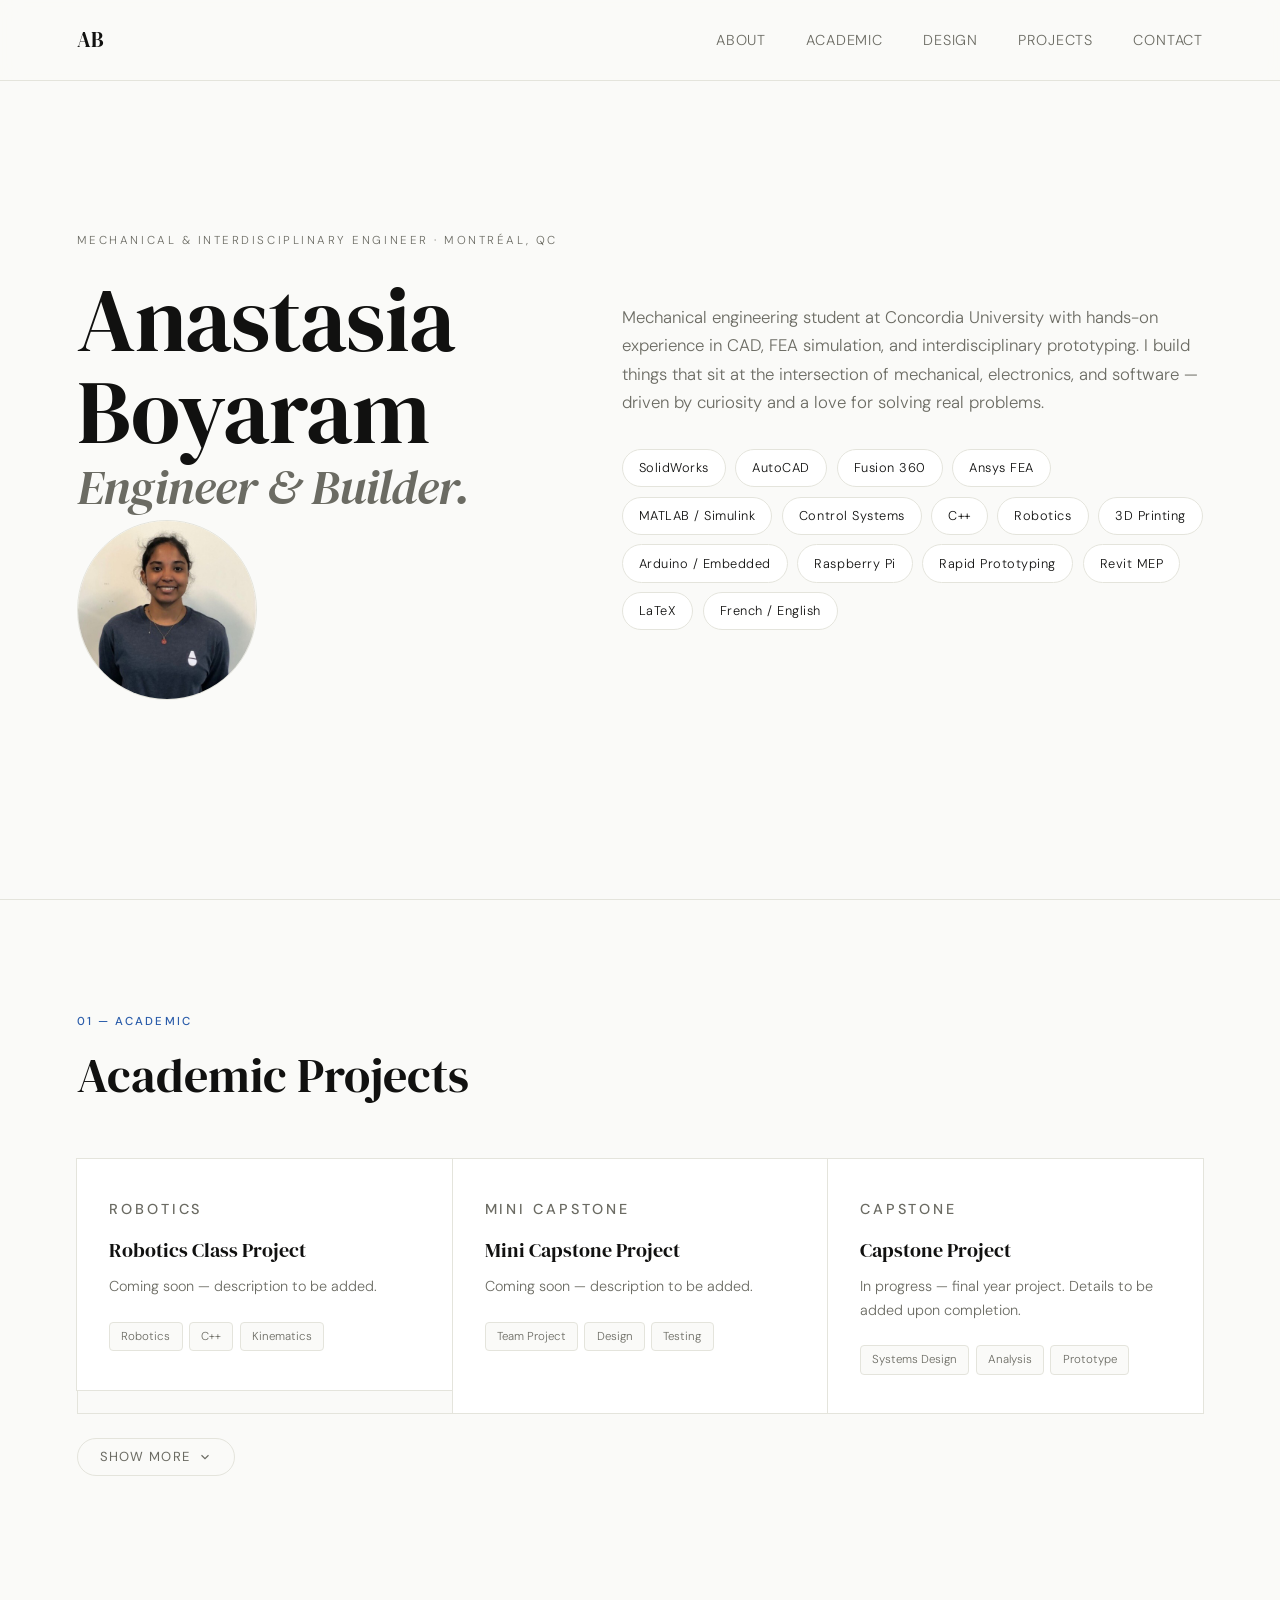
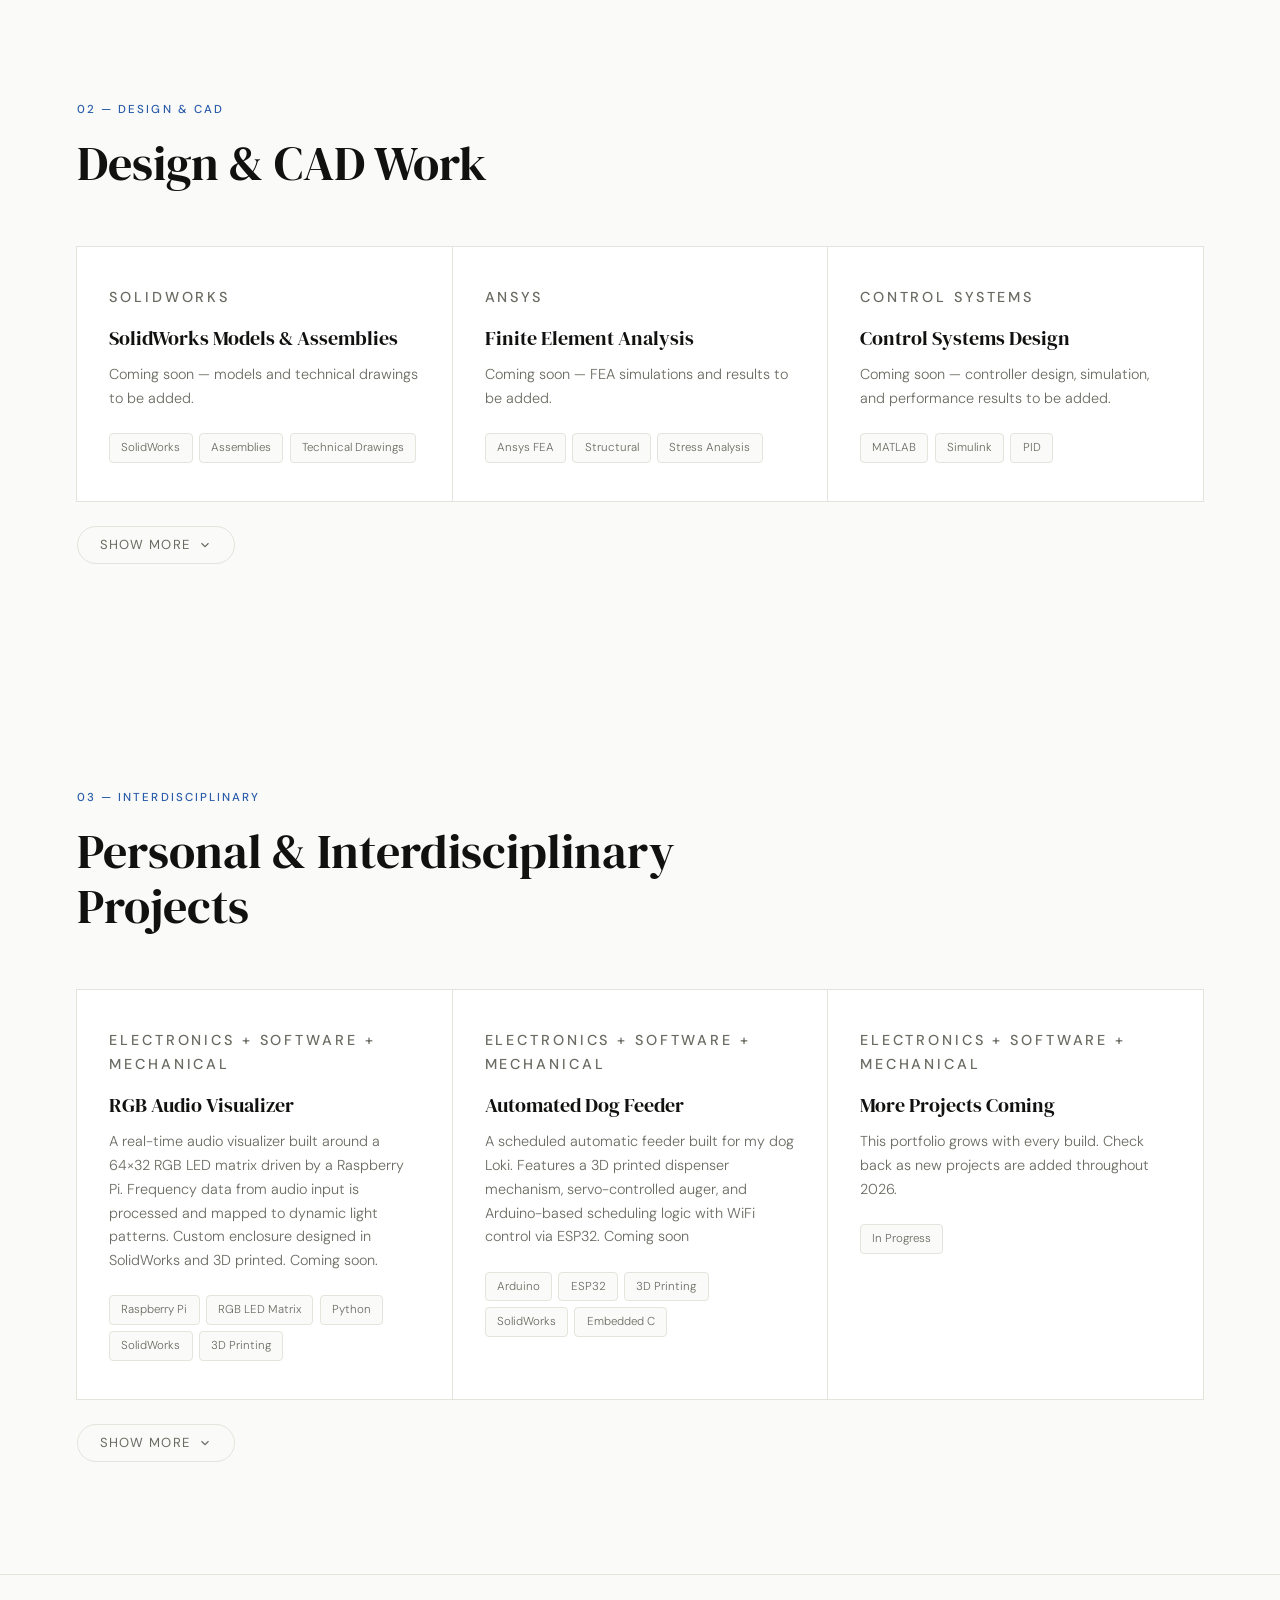
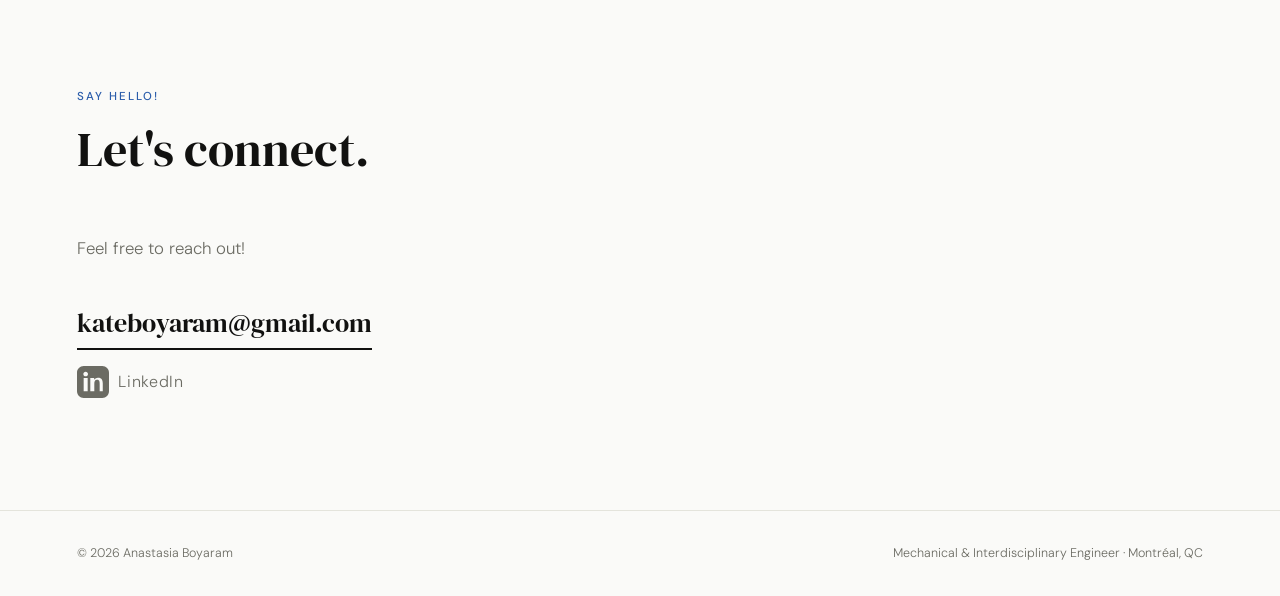
==== index.html @ 699fc608 "initial portfolio setup" ====
<!DOCTYPE html>
<html lang="en">
<head>
  <meta charset="UTF-8" />
  <meta name="viewport" content="width=device-width, initial-scale=1.0"/>
  <title>Anastasia Boyaram – Mechanical Engineer</title>
  <link href="https://fonts.googleapis.com/css2?family=DM+Serif+Display:ital@0;1&family=DM+Sans:wght@300;400;500&display=swap" rel="stylesheet"/>
  <style>
    *, *::before, *::after { box-sizing: border-box; margin: 0; padding: 0; }

    :root {
      --bg: #fafaf8;
      --ink: #111110;
      --mid: #6b6b63;
      --accent: #2a5caa;
      --border: #e4e4dc;
      --card-bg: #ffffff;
    }

    html { scroll-behavior: smooth; }

    body {
      background: var(--bg);
      color: var(--ink);
      font-family: 'DM Sans', sans-serif;
      font-weight: 300;
      line-height: 1.7;
    }

    /* ── NAV ── */
    nav {
      position: fixed; top: 0; left: 0; right: 0;
      z-index: 100;
      display: flex; justify-content: space-between; align-items: center;
      padding: 1.4rem 6vw;
      background: rgba(250,250,248,0.88);
      backdrop-filter: blur(10px);
      border-bottom: 1px solid var(--border);
    }
    .nav-name {
      font-family: 'DM Serif Display', serif;
      font-size: 1.3rem;
      letter-spacing: 0.01em;
    }
    .nav-links { display: flex; gap: 2.5rem; list-style: none; }
    .nav-links a {
      text-decoration: none;
      font-size: 0.9rem;
      letter-spacing: 0.06em;
      text-transform: uppercase;
      color: var(--mid);
      transition: color 0.2s;
    }
    .nav-links a:hover { color: var(--ink); }

    /* ── SECTIONS ── */
    section { padding: 7rem 6vw; }
    .section-label {
      font-size: 0.72rem;
      letter-spacing: 0.18em;
      text-transform: uppercase;
      color: var(--accent);
      font-weight: 500;
      margin-bottom: 1rem;
    }
    h2.section-title {
      font-family: 'DM Serif Display', serif;
      font-size: clamp(2rem, 4vw, 3rem);
      font-weight: 400;
      line-height: 1.15;
      max-width: 600px;
      margin-bottom: 3.5rem;
    }

    /* ── HERO ── */
    #hero {
      min-height: 100vh;
      display: flex;
      align-items: center;
      padding-top: 6rem;
      padding-bottom: 4rem;
      border-bottom: 1px solid var(--border);
      }
    .hero-inner {
      display: flex;
      gap: 4rem;
      align-items: flex-start;
      width: 100%;
    }
    .hero-left {
      display: flex;
      flex-direction: column;
      align-items: flex-start;
      flex-shrink: 0;
    }
    .hero-right {
      flex: 1;
      display: flex;
      flex-direction: column;
      justify-content: flex-start;
      padding-top: 4.5rem;
    }
    .hero-eyebrow {
      font-size: 0.72rem;
      letter-spacing: 0.22em;
      text-transform: uppercase;
      color: var(--mid);
      margin-bottom: 1.5rem;
      opacity: 0; animation: fadeUp 0.8s 0.2s forwards;
    }
    h1.hero-name {
      font-family: 'DM Serif Display', serif;
      font-size: clamp(3rem, 7vw, 6rem);
      font-weight: 400;
      line-height: 1.02;
      letter-spacing: -0.01em;
      opacity: 0; animation: fadeUp 0.9s 0.35s forwards;
    }
    h1.hero-name em {
      font-style: italic;
      color: var(--mid);
      font-size: 0.55em;
      display: block;
      margin-top: 0.3rem;
    }
    .hero-photo {
      width: 180px;
      height: 180px;
      border-radius: 50%;
      overflow: hidden;
      border: 1px solid var(--border);
      margin-top: 0.5rem;
      opacity: 0; animation: fadeUp 0.9s 0.5s forwards;
    }
    
    .hero-photo img {
      width: 100%;
      height: 100%;
      object-fit: cover;
    }
    .hero-bio {
      font-size: 1.05rem;
      color: var(--mid);
      line-height: 1.7;
      margin-bottom: 2rem;
      opacity: 0; animation: fadeUp 0.9s 0.5s forwards;
    }
    .skills-row {
      display: flex; flex-wrap: wrap; gap: 0.6rem;
      opacity: 0; animation: fadeUp 0.9s 0.65s forwards;
    }
    .skill-tag {
      padding: 0.45rem 1rem;
      border: 1px solid var(--border);
      border-radius: 100px;
      font-size: 0.8rem;
      letter-spacing: 0.04em;
      color: var(--ink);
      background: var(--card-bg);
      transition: border-color 0.2s, background 0.2s;
    }
    .skill-tag:hover { border-color: var(--accent); background: #f0f4fb; }

    /* ── PROJECT CARDS ── */
    .cards-grid {
      display: grid;
      grid-template-columns: repeat(auto-fill, minmax(300px, 1fr));
      gap: 1.5px;
      border: 1.5px solid var(--border);
    }
    .cards-grid a {
      text-decoration: none;
      color: inherit;
      display: block;
    }
    .card {
      background: var(--card-bg);
      padding: 2.4rem 2rem;
      border: 1.5px solid var(--border);
      margin: -1.5px;
      transition: background 0.2s;
      cursor: default;
    }
    .card:hover { background: #f4f4f0; }
    .card-cat {
      font-size: 0.68rem;
      letter-spacing: 0.2em;
      text-transform: uppercase;
      color: var(--accent);
      font-weight: 500;
      margin-bottom: 1rem;
    }
    .card h3 {
      font-family: 'DM Serif Display', serif;
      font-size: 1.25rem;
      font-weight: 400;
      margin-bottom: 0.75rem;
      line-height: 1.3;
    }
    .card p {
      font-size: 0.9rem;
      color: var(--mid);
      line-height: 1.65;
    }
    .card-tags {
      display: flex; flex-wrap: wrap; gap: 0.4rem;
      margin-top: 1.4rem;
    }
    .card-tag {
      font-size: 0.72rem;
      padding: 0.25rem 0.7rem;
      background: var(--bg);
      border: 1px solid var(--border);
      border-radius: 4px;
      color: var(--mid);
    }

    /* ── CONTACT ── */
    #contact { border-top: 1px solid var(--border); }
    .contact-inner { max-width: 560px; }
    .contact-inner p {
      font-size: 1.05rem;
      color: var(--mid);
      margin-bottom: 2.5rem;
    }
    .contact-links {
      display: flex;
      flex-direction: column;
      gap: 1rem;
    }
    .contact-link {
      display: inline-block;
      font-family: 'DM Serif Display', serif;
      font-size: 1.6rem;
      color: var(--ink);
      text-decoration: none;
      border-bottom: 2px solid var(--ink);
      padding-bottom: 2px;
      width: fit-content;
      transition: color 0.2s, border-color 0.2s;
    }
    .contact-link:hover { color: var(--accent); border-color: var(--accent); 
    }
    .contact-link-icon {
      display: inline-flex;
      align-items: center;
      gap: 0.6rem;
      font-size: 1rem;
      letter-spacing: 0.04em;
      color: var(--mid);
      text-decoration: none;
      transition: color 0.2s;
    }
    .contact-link-icon:hover { color: var(--accent); }

    /* --- Show More Button ---*/
    .show-more-btn {
      display: flex;
      align-items: center;
      gap: 0.5rem;
      margin-top: 1.5rem;
      background: none;
      border: 1px solid var(--border);
      padding: 0.6rem 1.4rem;
      border-radius: 100px;
      font-family: 'DM Sans', sans-serif;
      font-size: 0.82rem;
      letter-spacing: 0.08em;
      text-transform: uppercase;
      color: var(--mid);
      cursor: pointer;
      transition: all 0.2s;
    }
    .show-more-btn:hover {
      border-color: var(--accent);
      color: var(--accent);
    }
    .show-more-btn svg {
      transition: transform 0.3s;
    }
    .show-more-btn.open svg {
      transform: rotate(180deg);
    }
    .hidden-cards {
      display: none;
      grid-template-columns: repeat(auto-fill, minmax(300px, 1fr));
      gap: 1.5px;
      margin-top: 1.5px;
    }
    .hidden-cards.visible {
      display: grid;
    }

    /* ── FOOTER ── */
    footer {
      padding: 2rem 6vw;
      border-top: 1px solid var(--border);
      display: flex; justify-content: space-between; align-items: center;
      font-size: 0.78rem;
      color: var(--mid);
    }

    /* ── ANIMATIONS ── */
    @keyframes fadeUp {
      from { opacity: 0; transform: translateY(22px); }
      to   { opacity: 1; transform: translateY(0); }
    }

    /* ── RESPONSIVE ── */
    @media (max-width: 900px) {
      .hero-inner {
        flex-direction: column;
        gap: 2rem;
      }
      .hero-right {
        padding-top: 0;
      }
      .hero-photo {
        width: 140px;
        height: 140px;
      }
      h1.hero-name {
        font-size: clamp(2.5rem, 8vw, 5rem);
      }
    }
    @media (max-width: 640px) {
      nav { padding: 1.2rem 5vw; }
      .nav-links { gap: 1.5rem; }
      section { padding: 5rem 5vw; }
      .cards-grid { grid-template-columns: 1fr; }
    }
  </style>
</head>
<body>

<!-- NAV -->
<nav>
  <span class="nav-name">AB</span>
  <ul class="nav-links">
    <li><a href="#hero">About</a></li>
    <li><a href="#academic">Academic</a></li>
    <li><a href="#cad">Design</a></li>
    <li><a href="#interdisciplinary">Projects</a></li>
    <li><a href="#contact">Contact</a></li>
  </ul>
</nav>

<!-- HERO -->
<section id="hero">
  <div class="hero-inner">
    <div class="hero-left">
      <p class="hero-eyebrow">Mechanical &amp; Interdisciplinary Engineer · Montréal, QC</p>
      <h1 class="hero-name">
        Anastasia<br>Boyaram<br>
        <em>Engineer &amp; Builder.</em>
      </h1>
      <div class="hero-photo">
        <img src="photo.jpg" alt="Anastasia Boyaram" />
      </div>
    </div>
    <div class="hero-right">
      <p class="hero-bio">
        Mechanical engineering student at Concordia University with hands-on experience in CAD, FEA simulation, and interdisciplinary prototyping. 
        I build things that sit at the intersection of mechanical, electronics, and software — driven by curiosity and a love for solving real problems.
      </p>
      <div class="skills-row">
        <span class="skill-tag">SolidWorks</span>
        <span class="skill-tag">AutoCAD</span>
        <span class="skill-tag">Fusion 360</span>
        <span class="skill-tag">Ansys FEA</span>
        <span class="skill-tag">MATLAB / Simulink</span>
        <span class="skill-tag">Control Systems</span>
        <span class="skill-tag">C++</span>
        <span class="skill-tag">Robotics</span>
        <span class="skill-tag">3D Printing</span>
        <span class="skill-tag">Arduino / Embedded</span>
        <span class="skill-tag">Raspberry Pi</span>
        <span class="skill-tag">Rapid Prototyping</span>
        <span class="skill-tag">Revit MEP</span>
        <span class="skill-tag">LaTeX</span>
        <span class="skill-tag">French / English</span>
      </div>
    </div>
  </div>
</section>

<!-- ACADEMIC PROJECTS -->
<section id="academic">
  <p class="section-label">01 — Academic</p>
  <h2 class="section-title">Academic Projects</h2>
  <div class="cards-grid">

    <a href="projects/robotics.html">
    <div class="card">
      <p class="card-cat">Robotics</p>
      <h3>Robotics Class Project</h3>
      <p>Coming soon — description to be added.</p>
      <div class="card-tags">
        <span class="card-tag">Robotics</span>
        <span class="card-tag">C++</span>
        <span class="card-tag">Kinematics</span>
      </div>
    </div>
    </a>
    
    <div class="card">
      <p class="card-cat">Mini Capstone</p>
      <h3>Mini Capstone Project</h3>
      <p>Coming soon — description to be added.</p>
      <div class="card-tags">
        <span class="card-tag">Team Project</span>
        <span class="card-tag">Design</span>
        <span class="card-tag">Testing</span>
      </div>
    </div>

    <div class="card">
      <p class="card-cat">Capstone</p>
      <h3>Capstone Project</h3>
      <p>In progress — final year project. Details to be added upon completion.</p>
      <div class="card-tags">
        <span class="card-tag">Systems Design</span>
        <span class="card-tag">Analysis</span>
        <span class="card-tag">Prototype</span>
      </div>
    </div>

  </div>
  <button class="show-more-btn" data-target="aca-more">
  <span class="btn-text">Show More</span>
  <svg width="14" height="14" viewBox="0 0 24 24" fill="none" stroke="currentColor" stroke-width="2">
    <polyline points="6 9 12 15 18 9"></polyline>
  </svg>
</button>

<div class="hidden-cards" id="aca-more">
  <div class="card">
    <p class="card-cat">Your Category</p>
    <h3>Project Title</h3>
    <p>Description here.</p>
    <div class="card-tags">
      <span class="card-tag">Tag</span>
    </div>
  </div>
</div>
</section>

<!-- CAD / DESIGN -->
<section id="cad">
  <p class="section-label">02 — Design &amp; CAD</p>
  <h2 class="section-title">Design &amp; CAD Work</h2>
  <div class="cards-grid">

    <div class="card">
      <p class="card-cat">SolidWorks</p>
      <h3>SolidWorks Models &amp; Assemblies</h3>
      <p>Coming soon — models and technical drawings to be added.</p>
      <div class="card-tags">
        <span class="card-tag">SolidWorks</span>
        <span class="card-tag">Assemblies</span>
        <span class="card-tag">Technical Drawings</span>
      </div>
    </div>

    <div class="card">
      <p class="card-cat">Ansys</p>
      <h3>Finite Element Analysis</h3>
      <p>Coming soon — FEA simulations and results to be added.</p>
      <div class="card-tags">
        <span class="card-tag">Ansys FEA</span>
        <span class="card-tag">Structural</span>
        <span class="card-tag">Stress Analysis</span>
      </div>
    </div>

    <div class="card">
      <p class="card-cat">Control Systems</p>
      <h3>Control Systems Design</h3>
      <p>Coming soon — controller design, simulation, and performance results to be added.</p>
      <div class="card-tags">
        <span class="card-tag">MATLAB</span>
        <span class="card-tag">Simulink</span>
        <span class="card-tag">PID</span>
      </div>
    </div>
  </div>
  <button class="show-more-btn" data-target="cad-more">
  <span class="btn-text">Show More</span>
  <svg width="14" height="14" viewBox="0 0 24 24" fill="none" stroke="currentColor" stroke-width="2">
    <polyline points="6 9 12 15 18 9"></polyline>
  </svg>
</button>

<div class="hidden-cards" id="cad-more">
  <div class="card">
    <p class="card-cat">Your Category</p>
    <h3>Project Title</h3>
    <p>Description here.</p>
    <div class="card-tags">
      <span class="card-tag">Tag</span>
    </div>
  </div>
</div>
</section>

<!-- INTERDISCIPLINARY -->
<section id="interdisciplinary">
  <p class="section-label">03 — Interdisciplinary</p>
  <h2 class="section-title">Personal &amp; Interdisciplinary Projects</h2>
  <div class="cards-grid">

    <div class="card">
      <p class="card-cat">Electronics + Software + Mechanical</p>
      <h3>RGB Audio Visualizer</h3>
      <p>A real-time audio visualizer built around a 64×32 RGB LED matrix driven by a Raspberry Pi. Frequency data from audio input is processed and mapped to dynamic light patterns. Custom enclosure designed in SolidWorks and 3D printed. Coming soon.</p>
      <div class="card-tags">
        <span class="card-tag">Raspberry Pi</span>
        <span class="card-tag">RGB LED Matrix</span>
        <span class="card-tag">Python</span>
        <span class="card-tag">SolidWorks</span>
        <span class="card-tag">3D Printing</span>
      </div>
    </div>

    <div class="card">
      <p class="card-cat">Electronics + Software + Mechanical</p>
      <h3>Automated Dog Feeder</h3>
      <p>A scheduled automatic feeder built for my dog Loki. Features a 3D printed dispenser mechanism, servo-controlled auger, and Arduino-based scheduling logic with WiFi control via ESP32. Coming soon</p>
      <div class="card-tags">
        <span class="card-tag">Arduino</span>
        <span class="card-tag">ESP32</span>
        <span class="card-tag">3D Printing</span>
        <span class="card-tag">SolidWorks</span>
        <span class="card-tag">Embedded C</span>
      </div>
    </div>

    <div class="card">
      <p class="card-cat">Electronics + Software + Mechanical</p>
      <h3>More Projects Coming</h3>
      <p>This portfolio grows with every build. Check back as new projects are added throughout 2026.</p>
      <div class="card-tags">
        <span class="card-tag">In Progress</span>
      </div>
    </div>

  </div>
  <button class="show-more-btn" data-target="inter-more">
  <span class="btn-text">Show More</span>
  <svg width="14" height="14" viewBox="0 0 24 24" fill="none" stroke="currentColor" stroke-width="2">
    <polyline points="6 9 12 15 18 9"></polyline>
  </svg>
</button>

<div class="hidden-cards" id="inter-more">
  <div class="card">
    <p class="card-cat">Your Category</p>
    <h3>Project Title</h3>
    <p>Description here.</p>
    <div class="card-tags">
      <span class="card-tag">Tag</span>
    </div>
  </div>
</div>
</section>

<!-- CONTACT -->
<section id="contact">
  <p class="section-label">Say Hello!</p>
  <div class="contact-inner">
    <h2 class="section-title">Let's connect.</h2>
    <p>Feel free to reach out!</p>
    <div class="contact-links">
      <a class="contact-link" href="mailto:kateboyaram@gmail.com">kateboyaram@gmail.com</a>
      <a class="contact-link-icon" href="https://linkedin.com/in/anastasiaboyaram" target="_blank">
        <svg xmlns="http://www.w3.org/2000/svg" width="32" height="32" viewBox="0 0 24 24" fill="currentColor">
          <path d="M19 0h-14c-2.761 0-5 2.239-5 5v14c0 2.761 2.239 5 5 5h14c2.762 0 5-2.239 5-5v-14c0-2.761-2.238-5-5-5zm-11 19h-3v-10h3v10zm-1.5-11.268c-.966 0-1.75-.784-1.75-1.75s.784-1.75 1.75-1.75 1.75.784 1.75 1.75-.784 1.75-1.75 1.75zm13.5 11.268h-3v-5.604c0-1.337-.027-3.063-1.867-3.063-1.869 0-2.154 1.459-2.154 2.967v5.7h-3v-10h2.879v1.367h.041c.401-.761 1.379-1.563 2.838-1.563 3.036 0 3.596 1.998 3.596 4.596v5.6z"/>
        </svg>
        LinkedIn
      </a>
    </div>
  </div>
</section>

<!-- FOOTER -->
<footer>
  <span>© 2026 Anastasia Boyaram</span>
  <span>Mechanical &amp; Interdisciplinary Engineer · Montréal, QC</span>
</footer>

<script>
  document.querySelectorAll('.show-more-btn').forEach(btn => {
    btn.addEventListener('click', () => {
      const targetId = btn.getAttribute('data-target');
      const hiddenCards = document.getElementById(targetId);
      hiddenCards.classList.toggle('visible');
      btn.classList.toggle('open');
      btn.querySelector('.btn-text').textContent = 
        btn.classList.contains('open') ? 'Show Less' : 'Show More';
    });
  });
</script>

</body>
</html>
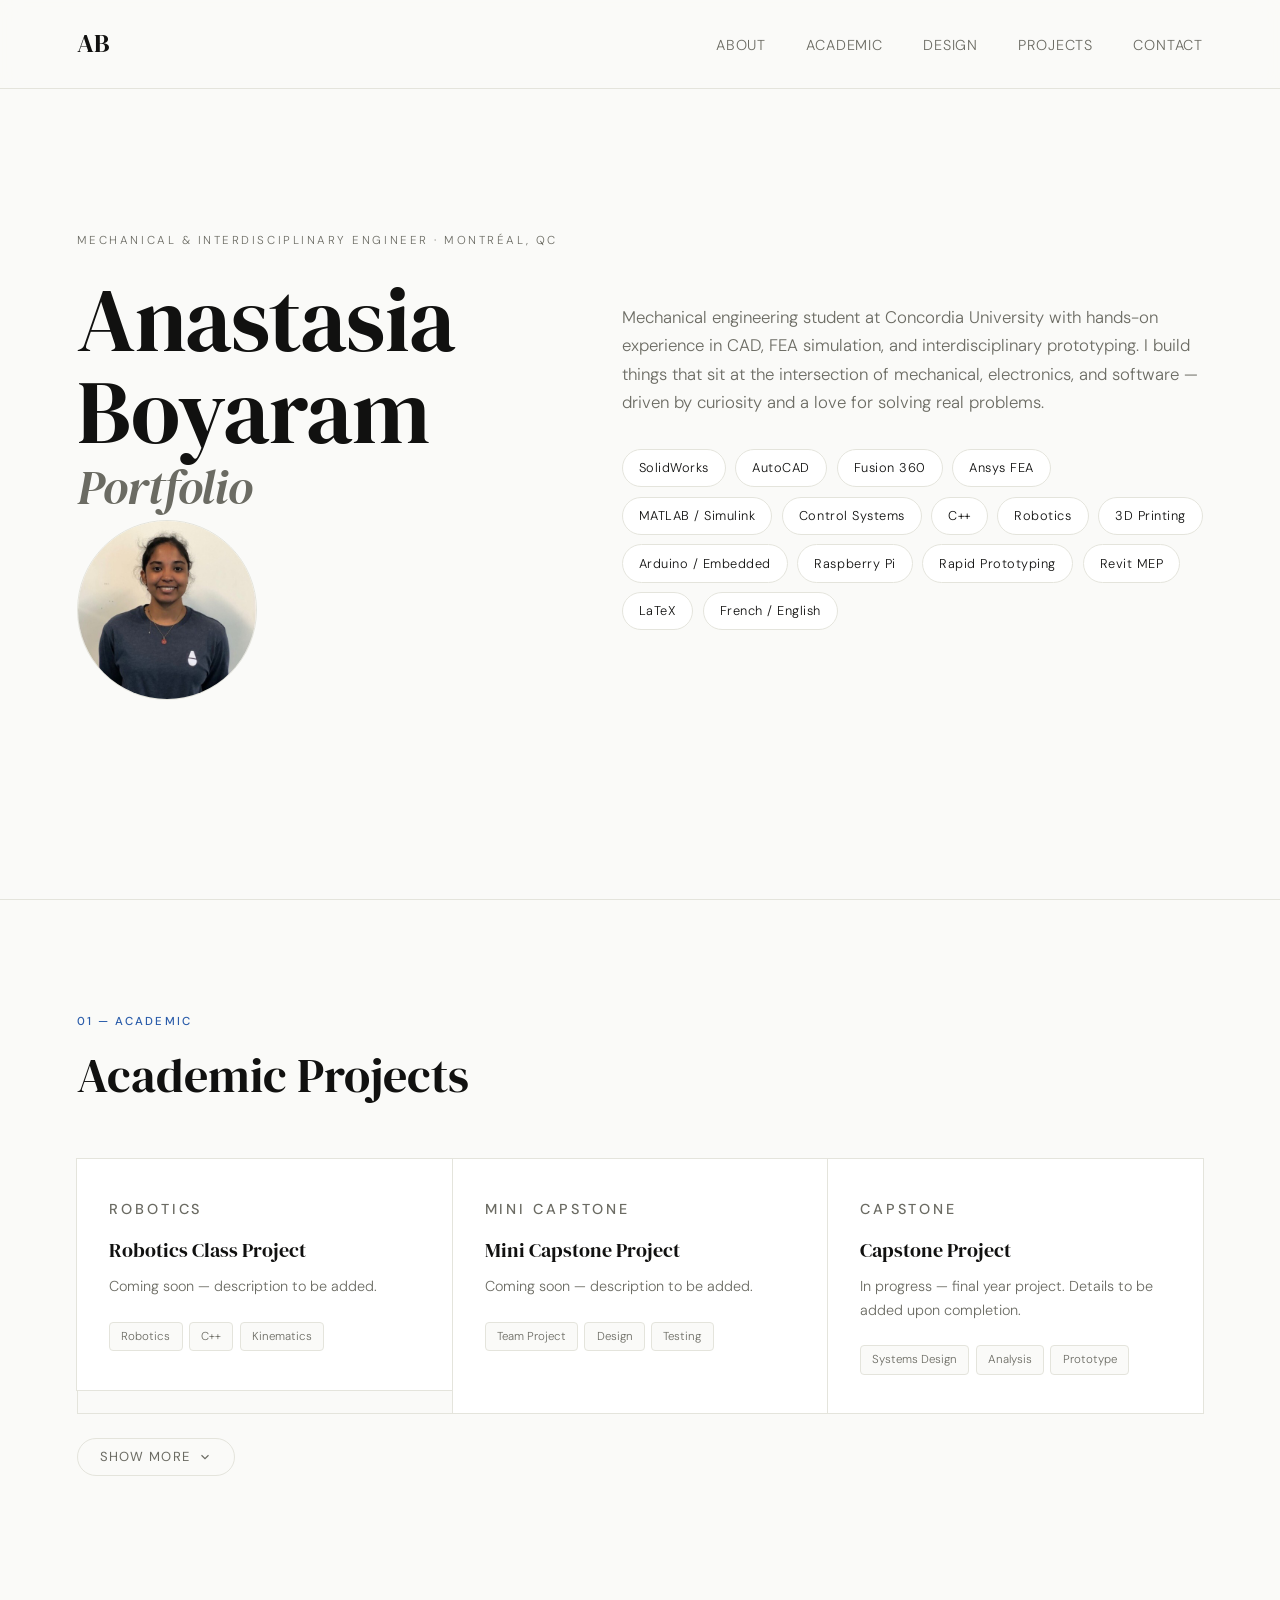
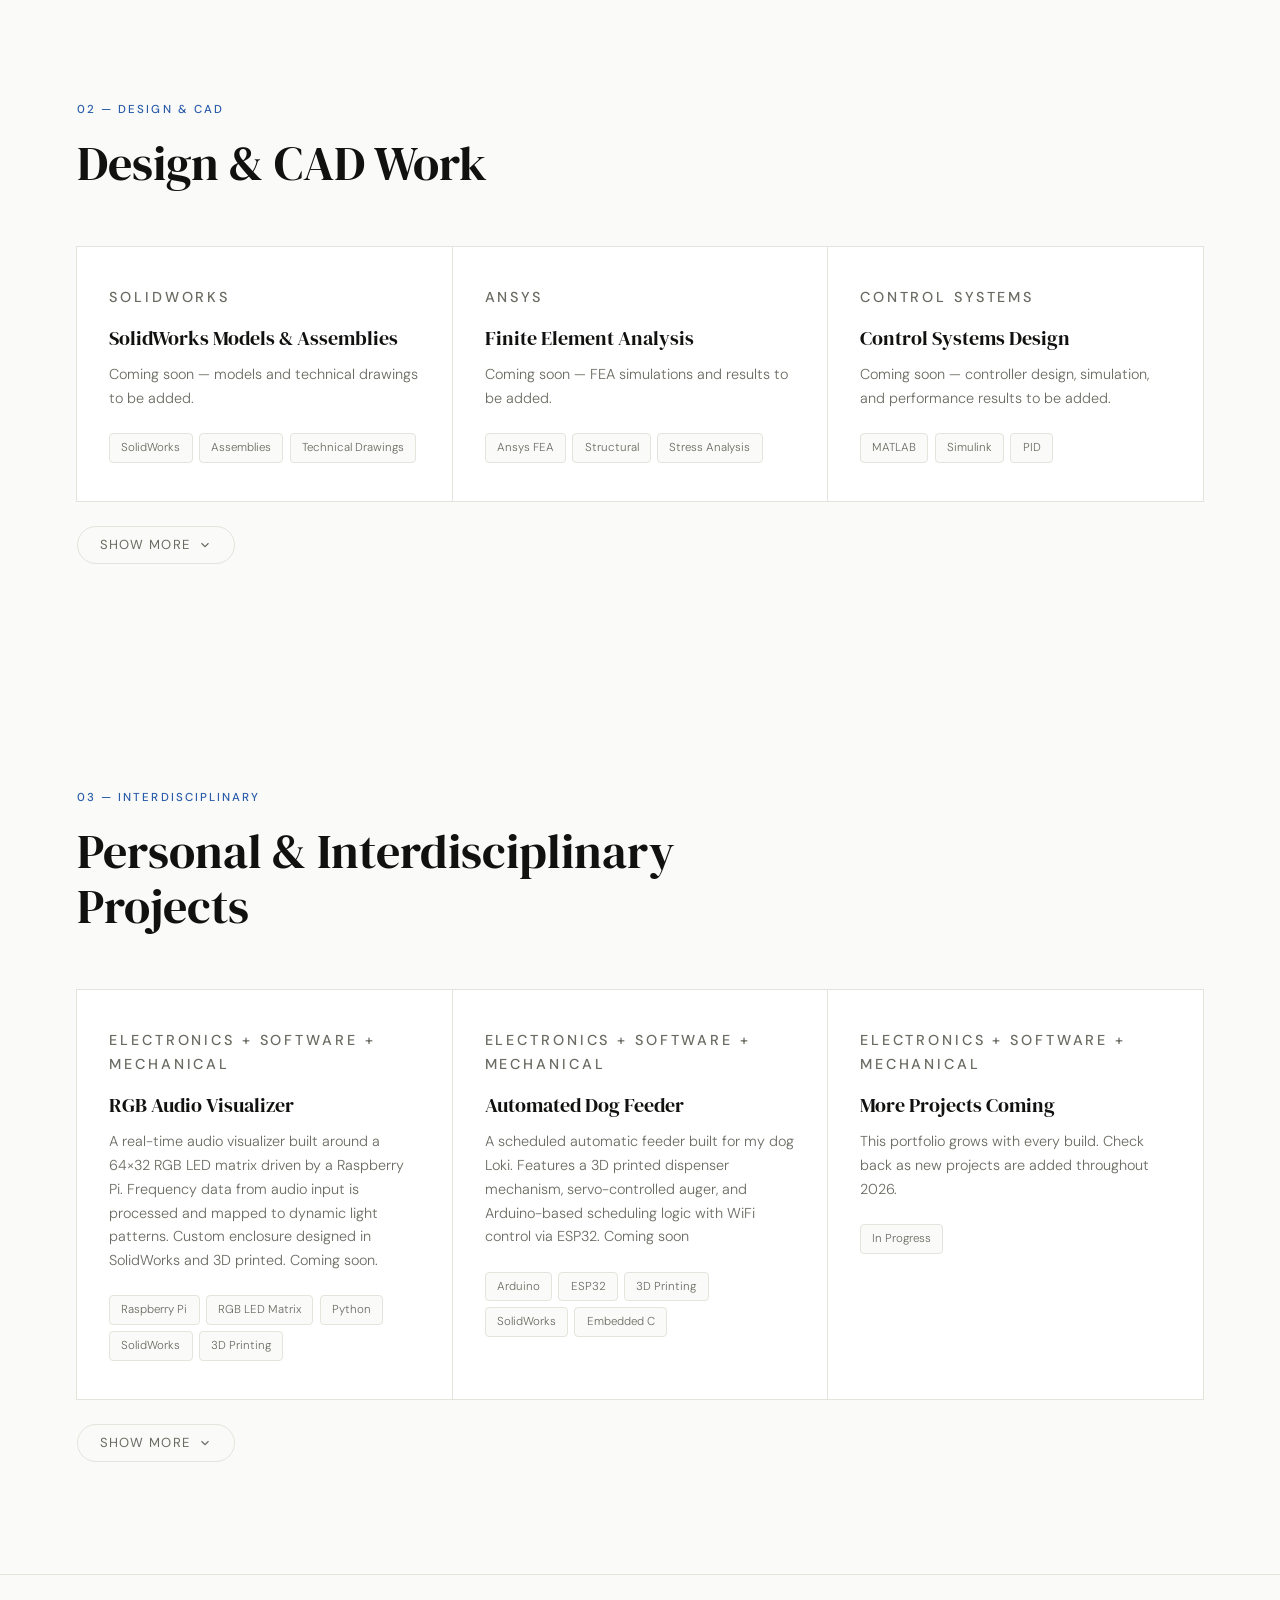
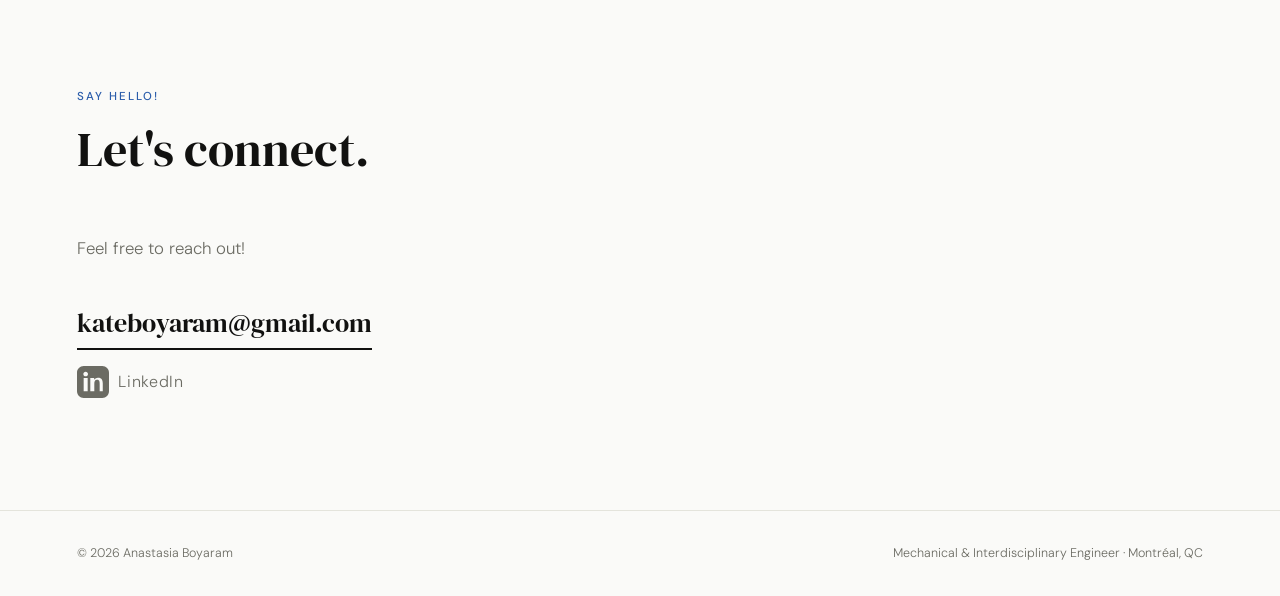
==== commit 4cedc50e: "bigger monogram" ====
--- a/index.html
+++ b/index.html
@@ -39,7 +39,7 @@
     }
     .nav-name {
       font-family: 'DM Serif Display', serif;
-      font-size: 1.3rem;
+      font-size: 1.6rem;
       letter-spacing: 0.01em;
     }
     .nav-links { display: flex; gap: 2.5rem; list-style: none; }
@@ -352,7 +352,7 @@
       <p class="hero-eyebrow">Mechanical &amp; Interdisciplinary Engineer · Montréal, QC</p>
       <h1 class="hero-name">
         Anastasia<br>Boyaram<br>
-        <em>Engineer &amp; Builder.</em>
+        <em>Portfolio</em>
       </h1>
       <div class="hero-photo">
         <img src="photo.jpg" alt="Anastasia Boyaram" />
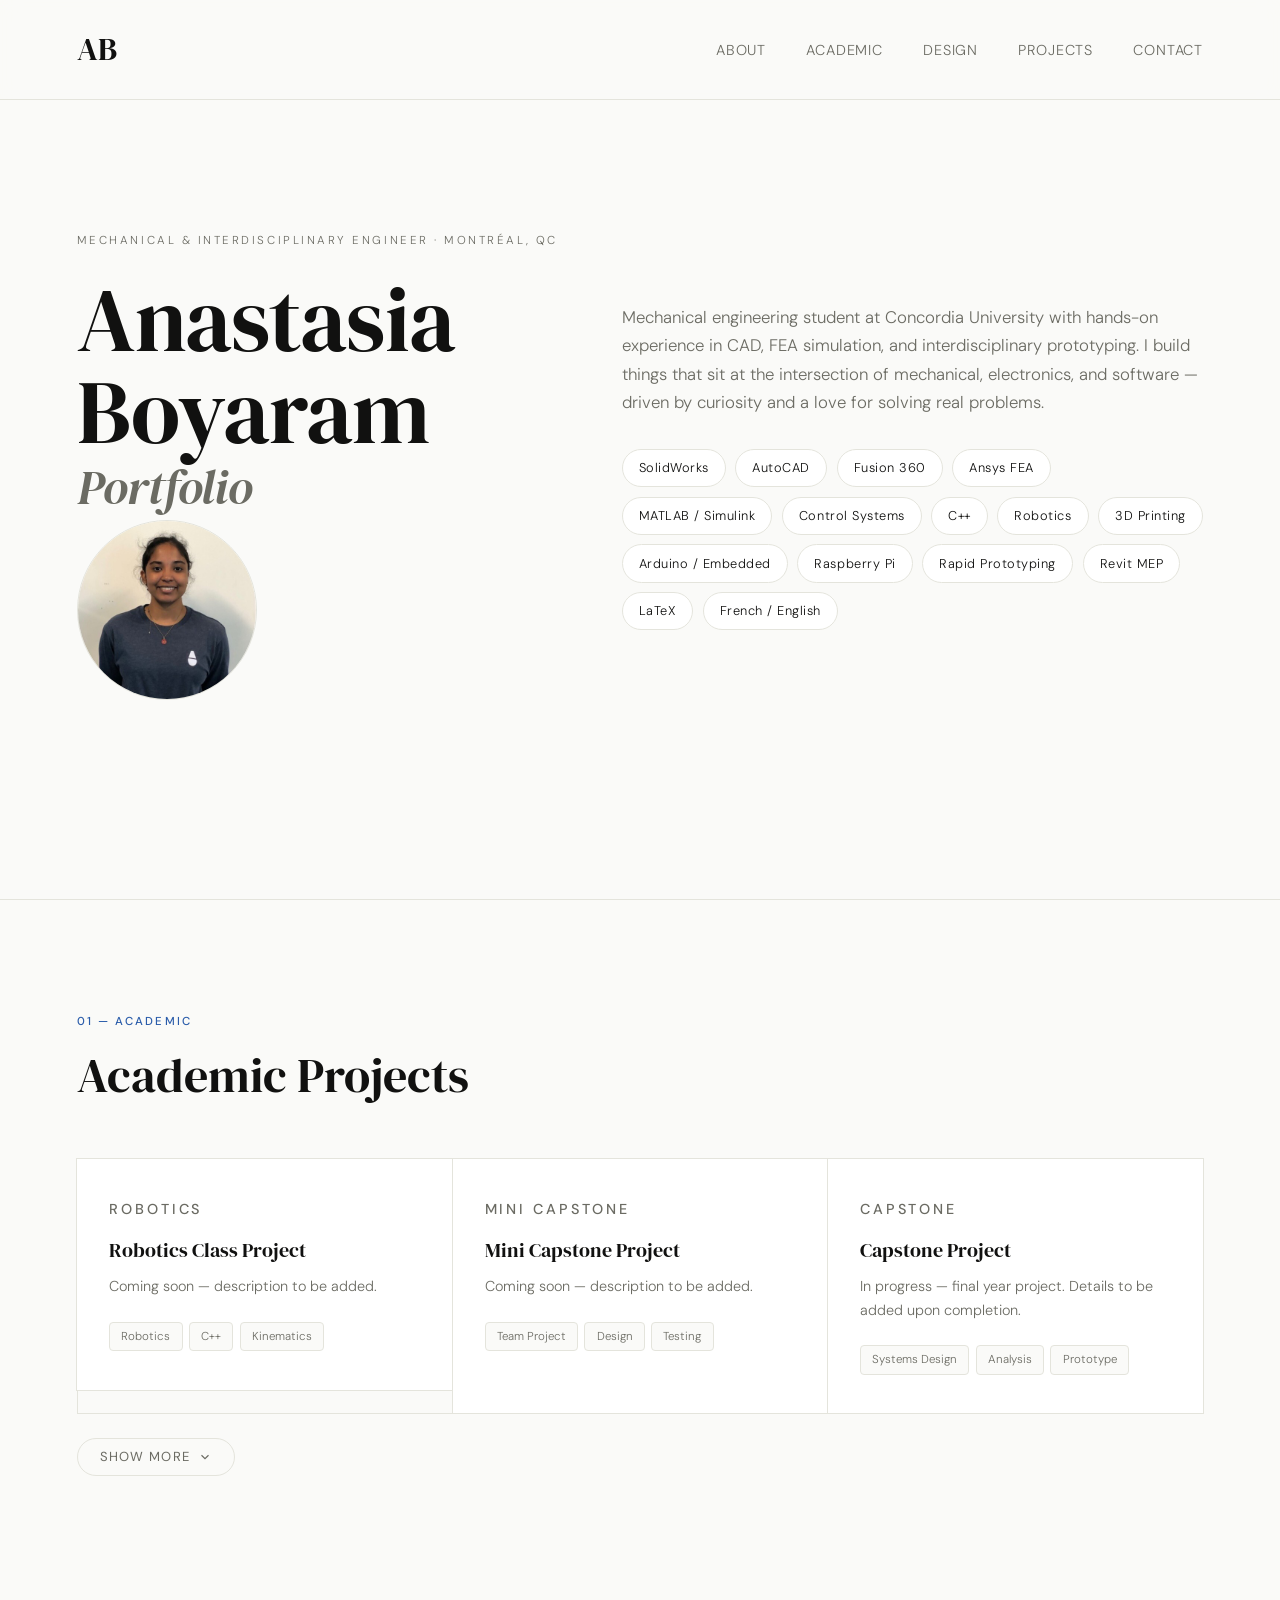
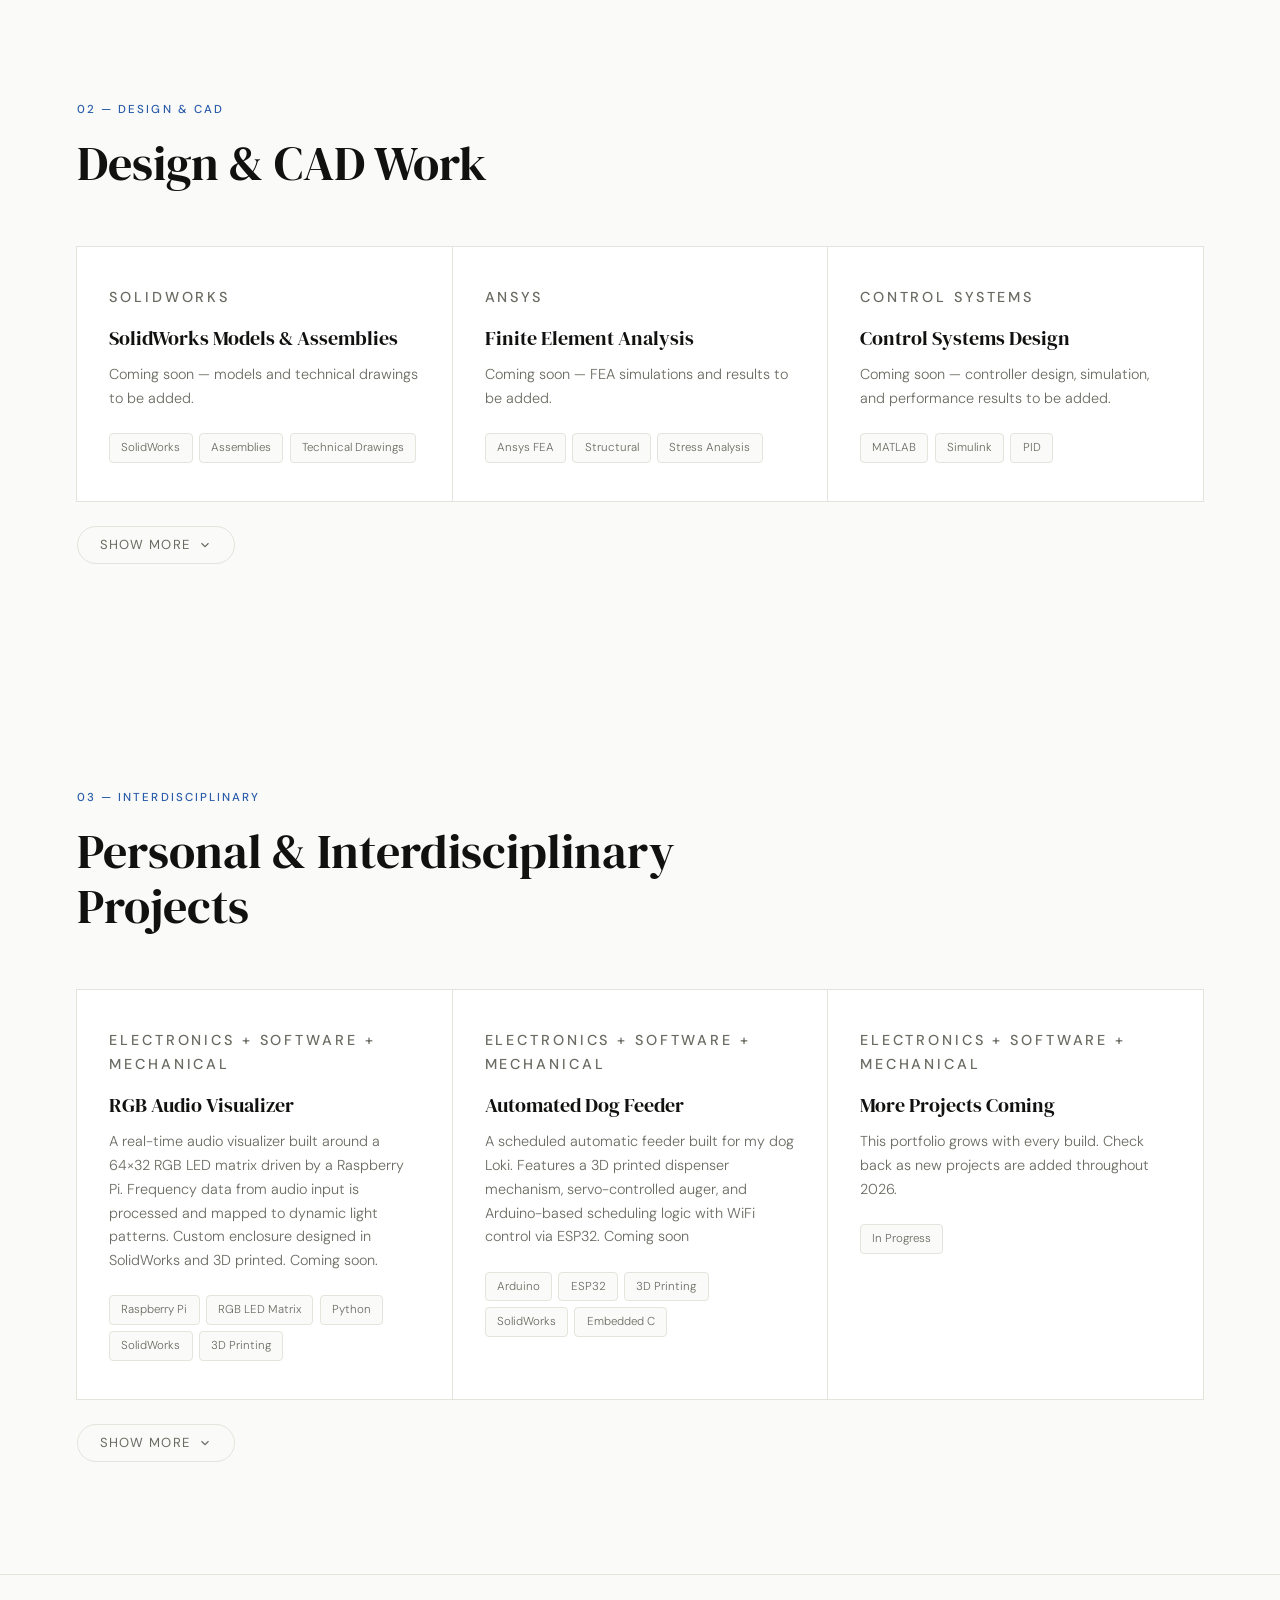
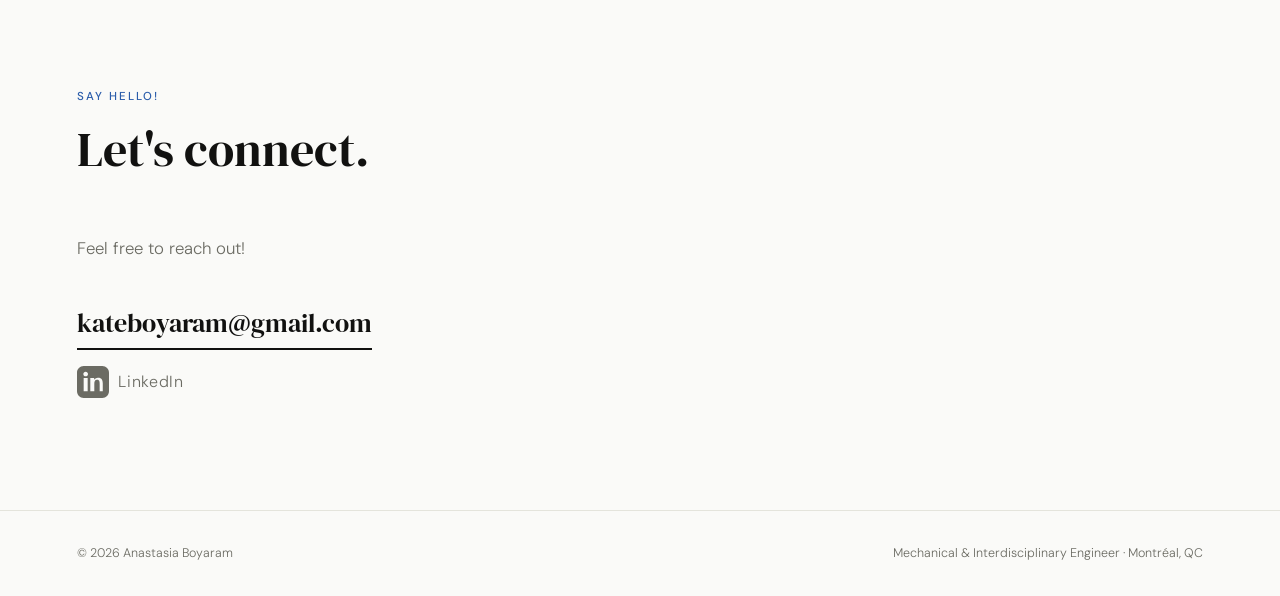
==== commit 0f9f6885: "bigger monograms" ====
--- a/index.html
+++ b/index.html
@@ -39,7 +39,7 @@
     }
     .nav-name {
       font-family: 'DM Serif Display', serif;
-      font-size: 1.6rem;
+      font-size: 2.0rem;
       letter-spacing: 0.01em;
     }
     .nav-links { display: flex; gap: 2.5rem; list-style: none; }
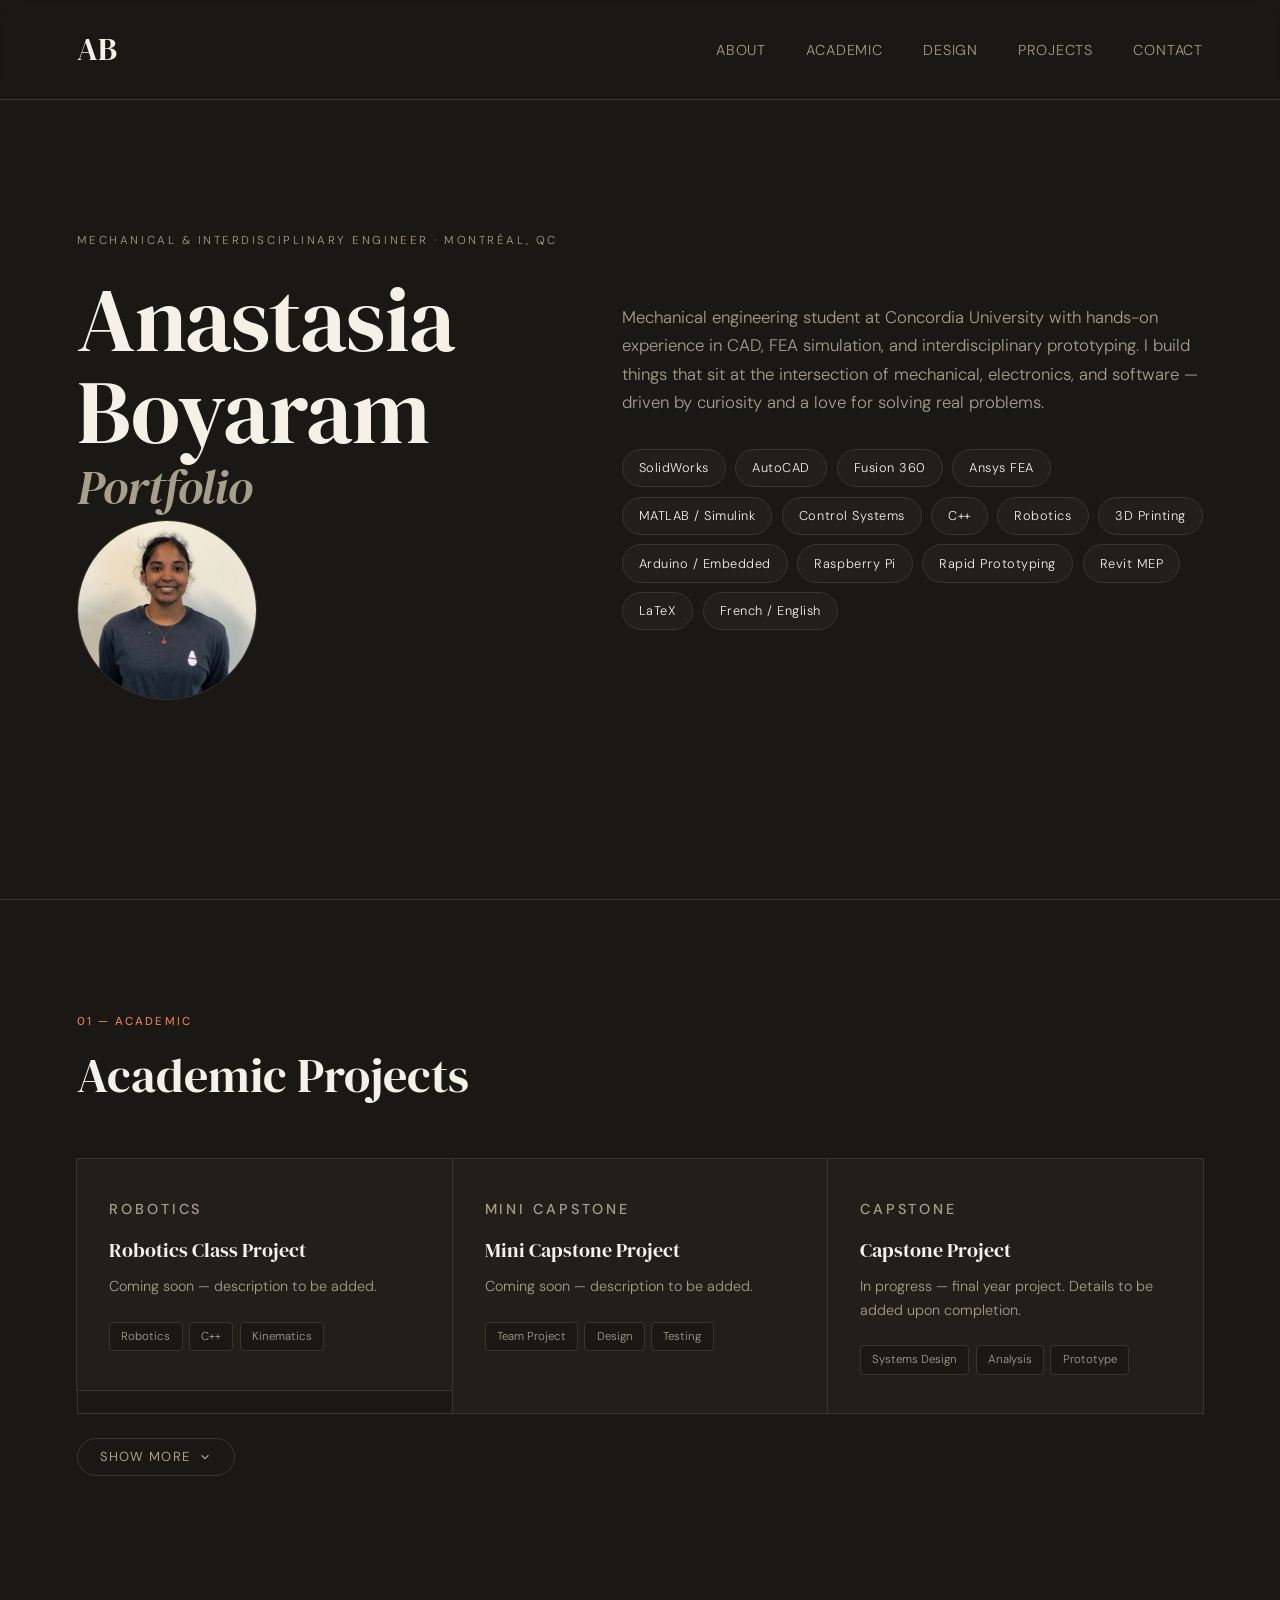
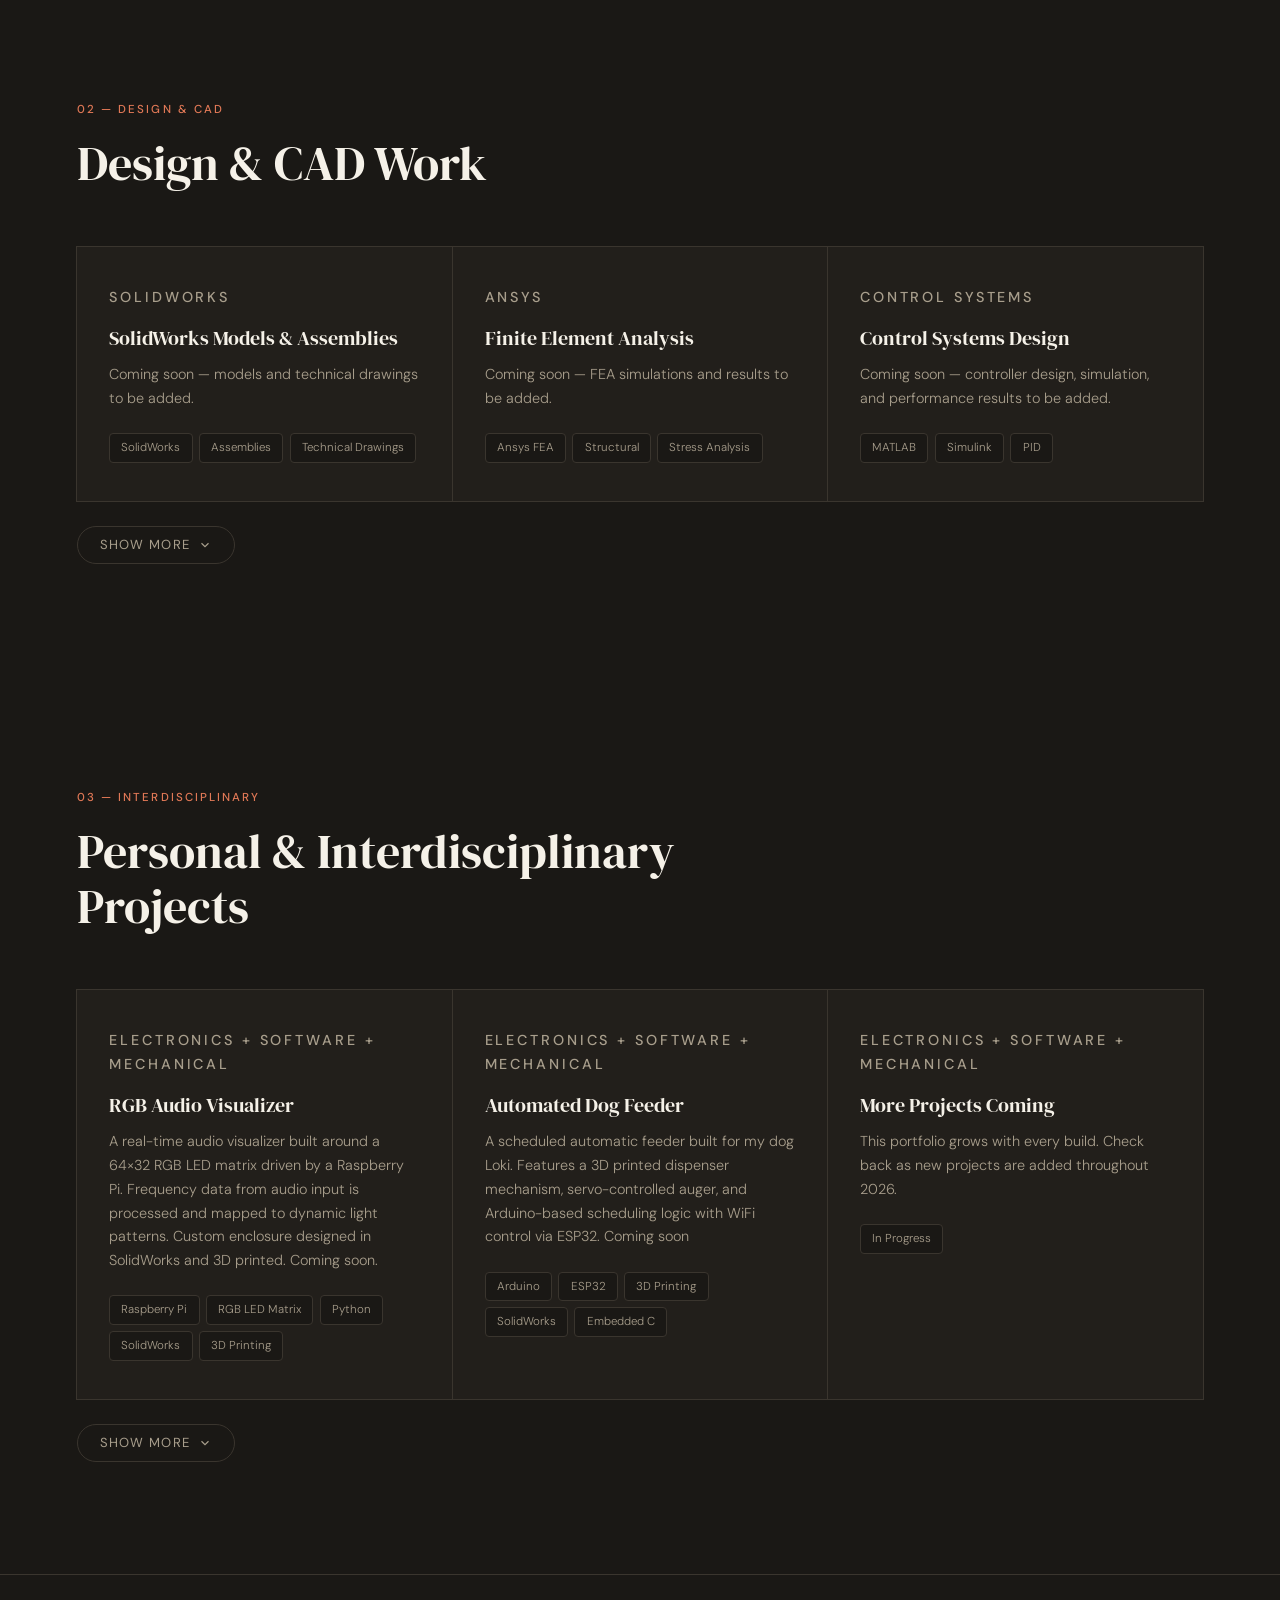
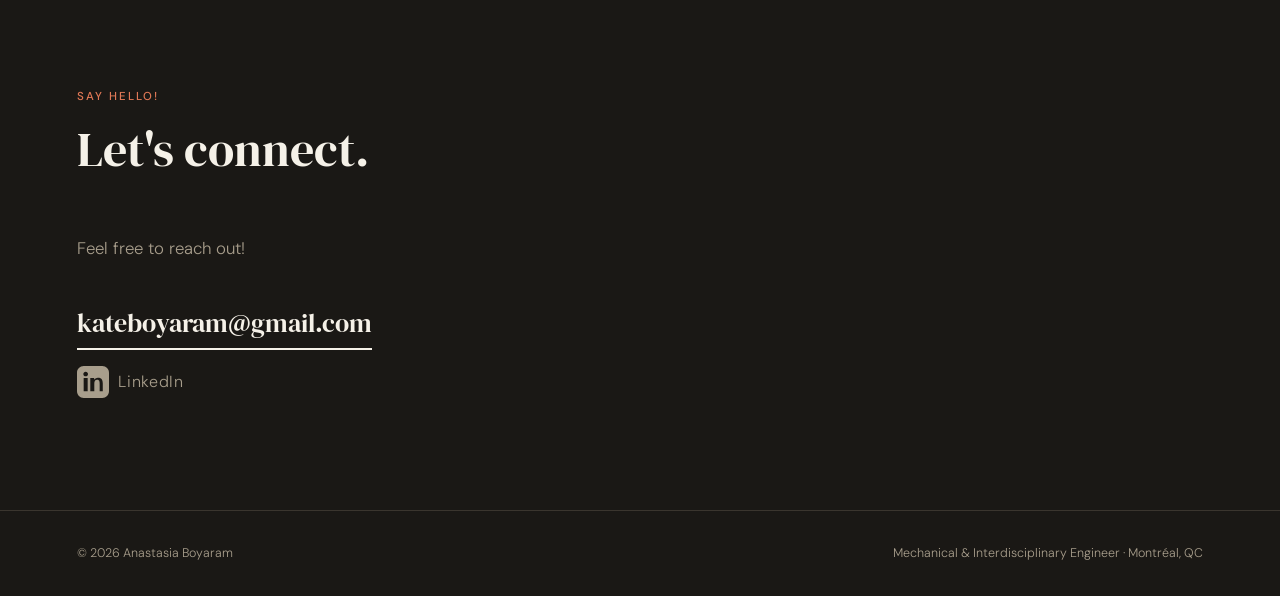
==== commit 520bfa6c: "swap to warm dark theme (hybrid B) + fix nav background" ====
--- a/index.html
+++ b/index.html
@@ -8,13 +8,28 @@
   <style>
     *, *::before, *::after { box-sizing: border-box; margin: 0; padding: 0; }
 
-    :root {
-      --bg: #fafaf8;
-      --ink: #111110;
-      --mid: #6b6b63;
-      --accent: #2a5caa;
-      --border: #e4e4dc;
-      --card-bg: #ffffff;
+    :root { 
+      /* Backgrounds */ 
+      --bg: #1A1815; 
+      /* page background — warm walnut */ 
+      --card-bg: #221F1B; 
+      /* cards, slightly lighter than bg */ 
+      --nav-bg: rgba(26, 24, 21, 0.88); 
+      /* nav with transparency */ /* Text */ 
+      --ink: #F5F1E8; 
+      /* primary text — warm bone */ 
+      --mid: #A89E8C; 
+      /* secondary text — warm gray */ 
+      --soft: #6B6356; 
+      /* tertiary text — muted */ /* Accent + borders */ 
+      --accent: #E07856; 
+      /* terracotta accent */ 
+      --accent-soft: #E0785622; 
+      /* terracotta at low opacity for hovers */ 
+      --border: #3A352E; 
+      /* subtle warm borders */ 
+      --border-strong: #4A453D; 
+      /* slightly stronger when needed */ 
     }
 
     html { scroll-behavior: smooth; }
@@ -33,7 +48,7 @@
       z-index: 100;
       display: flex; justify-content: space-between; align-items: center;
       padding: 1.4rem 6vw;
-      background: rgba(250,250,248,0.88);
+      background: var(--nav-bg);
       backdrop-filter: blur(10px);
       border-bottom: 1px solid var(--border);
     }
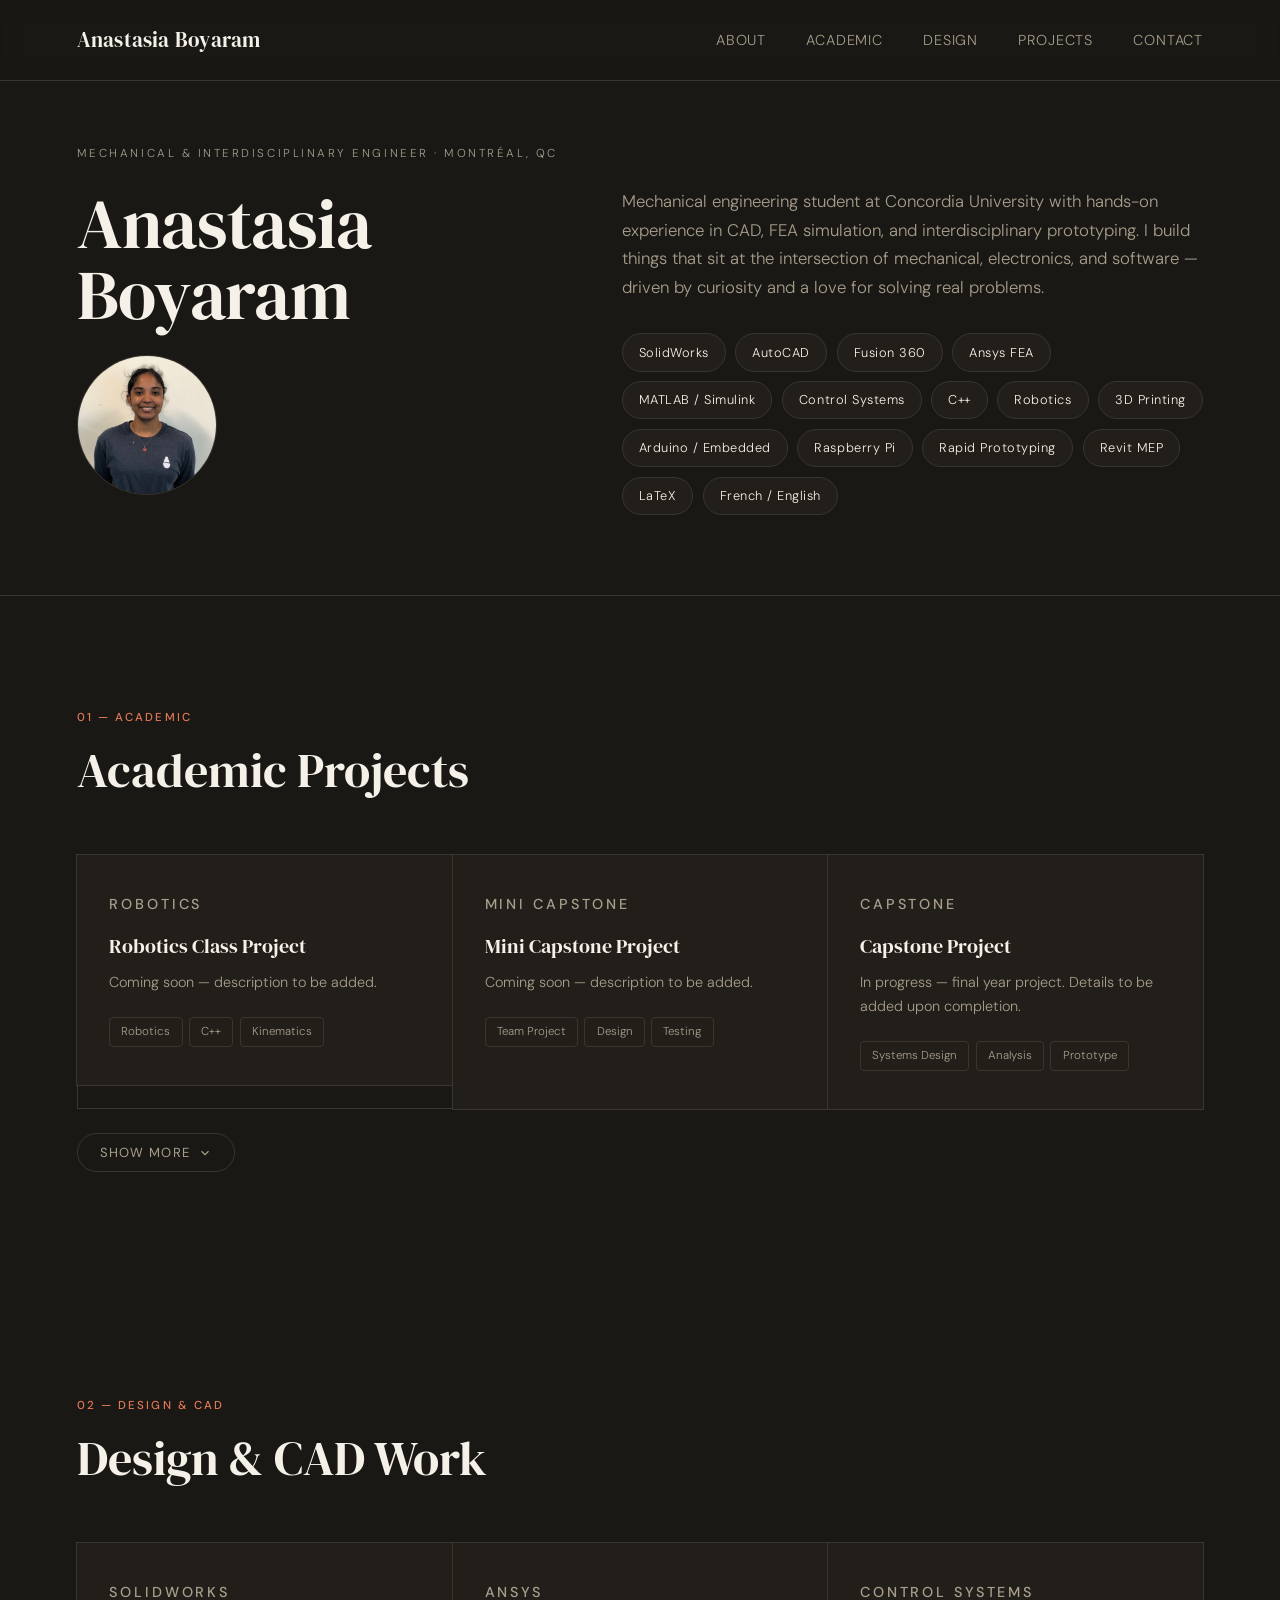
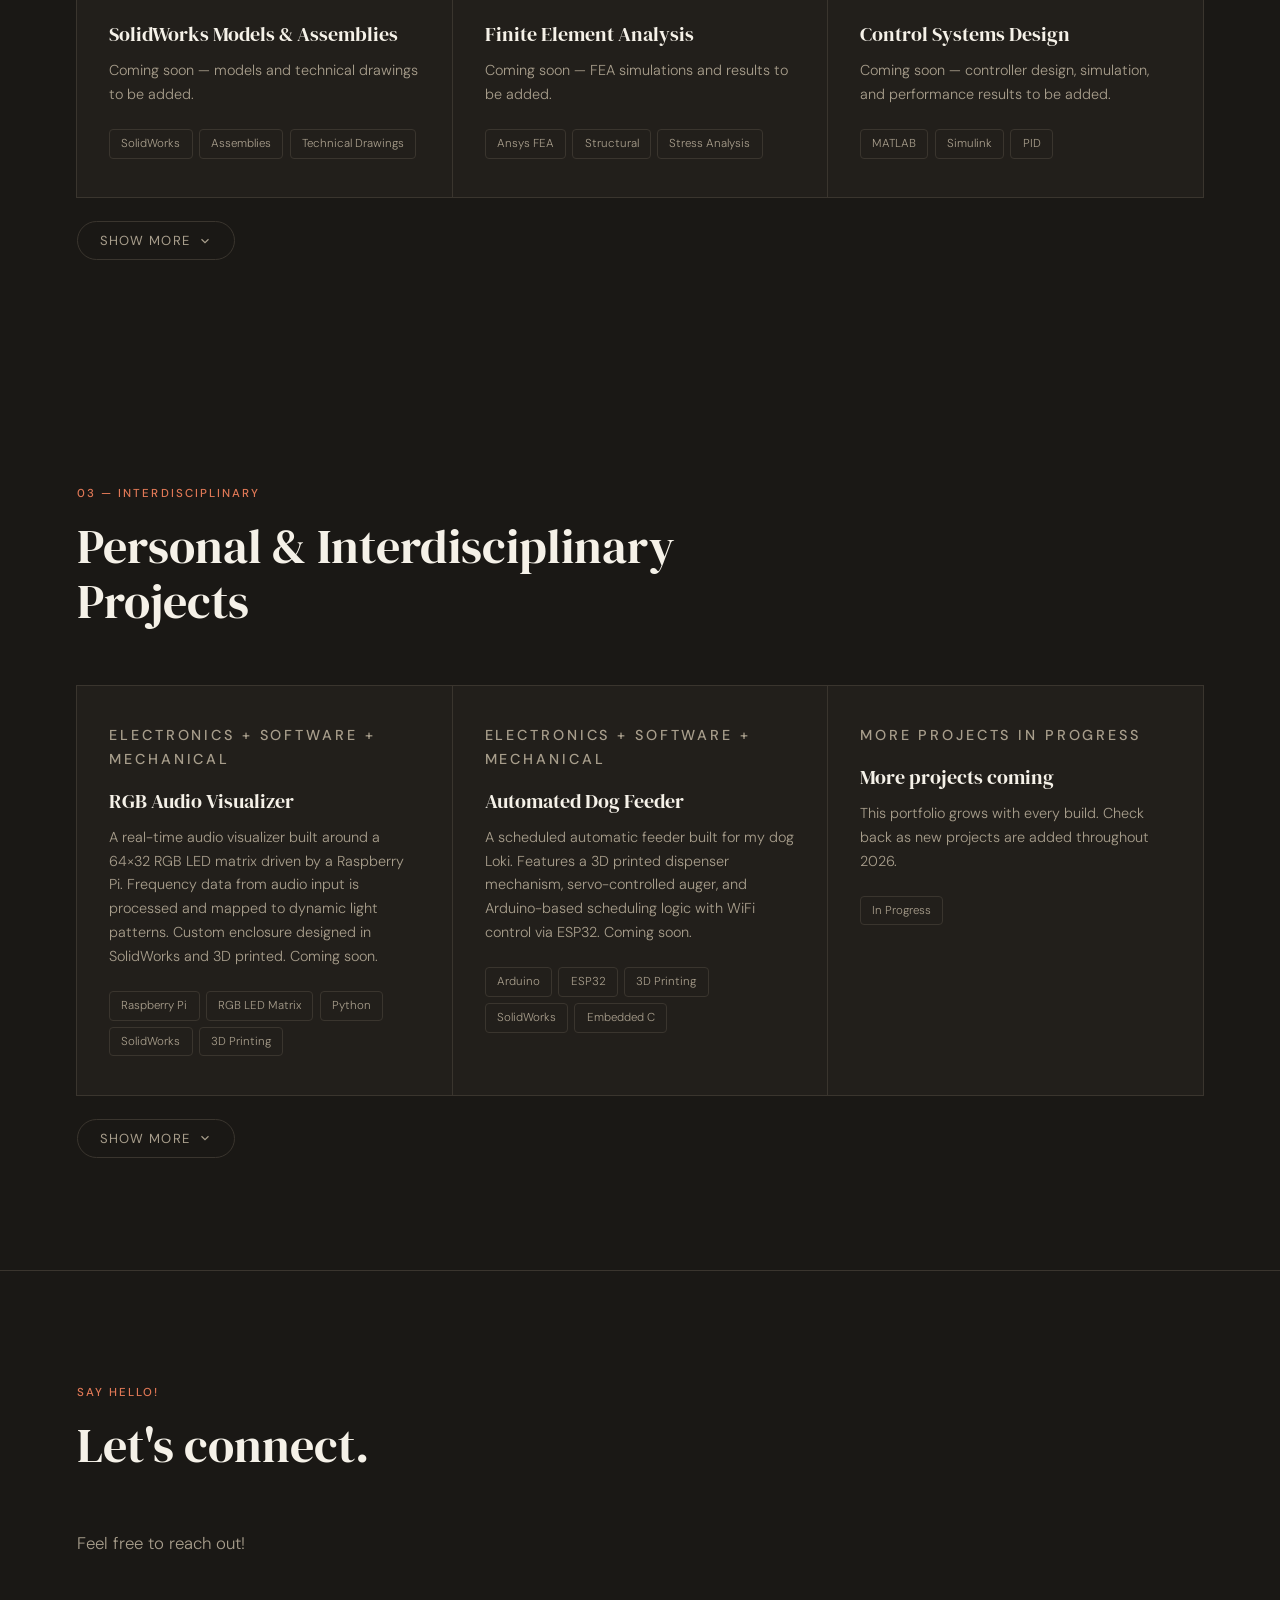
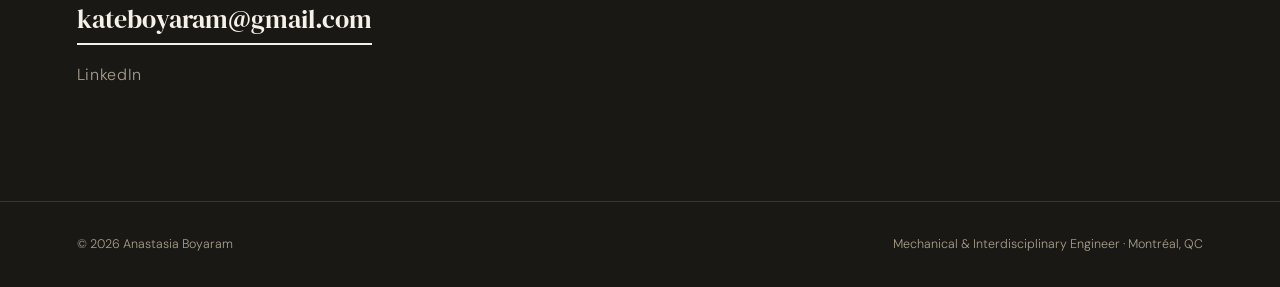
==== commit 474c887e: "refactor: extract shared styles into styles.css, unify dark theme across all pages" ====
--- a/index.html
+++ b/index.html
@@ -5,352 +5,13 @@
   <meta name="viewport" content="width=device-width, initial-scale=1.0"/>
   <title>Anastasia Boyaram – Mechanical Engineer</title>
   <link href="https://fonts.googleapis.com/css2?family=DM+Serif+Display:ital@0;1&family=DM+Sans:wght@300;400;500&display=swap" rel="stylesheet"/>
-  <style>
-    *, *::before, *::after { box-sizing: border-box; margin: 0; padding: 0; }
-
-    :root { 
-      /* Backgrounds */ 
-      --bg: #1A1815; 
-      /* page background — warm walnut */ 
-      --card-bg: #221F1B; 
-      /* cards, slightly lighter than bg */ 
-      --nav-bg: rgba(26, 24, 21, 0.88); 
-      /* nav with transparency */ /* Text */ 
-      --ink: #F5F1E8; 
-      /* primary text — warm bone */ 
-      --mid: #A89E8C; 
-      /* secondary text — warm gray */ 
-      --soft: #6B6356; 
-      /* tertiary text — muted */ /* Accent + borders */ 
-      --accent: #E07856; 
-      /* terracotta accent */ 
-      --accent-soft: #E0785622; 
-      /* terracotta at low opacity for hovers */ 
-      --border: #3A352E; 
-      /* subtle warm borders */ 
-      --border-strong: #4A453D; 
-      /* slightly stronger when needed */ 
-    }
-
-    html { scroll-behavior: smooth; }
-
-    body {
-      background: var(--bg);
-      color: var(--ink);
-      font-family: 'DM Sans', sans-serif;
-      font-weight: 300;
-      line-height: 1.7;
-    }
-
-    /* ── NAV ── */
-    nav {
-      position: fixed; top: 0; left: 0; right: 0;
-      z-index: 100;
-      display: flex; justify-content: space-between; align-items: center;
-      padding: 1.4rem 6vw;
-      background: var(--nav-bg);
-      backdrop-filter: blur(10px);
-      border-bottom: 1px solid var(--border);
-    }
-    .nav-name {
-      font-family: 'DM Serif Display', serif;
-      font-size: 2.0rem;
-      letter-spacing: 0.01em;
-    }
-    .nav-links { display: flex; gap: 2.5rem; list-style: none; }
-    .nav-links a {
-      text-decoration: none;
-      font-size: 0.9rem;
-      letter-spacing: 0.06em;
-      text-transform: uppercase;
-      color: var(--mid);
-      transition: color 0.2s;
-    }
-    .nav-links a:hover { color: var(--ink); }
-
-    /* ── SECTIONS ── */
-    section { padding: 7rem 6vw; }
-    .section-label {
-      font-size: 0.72rem;
-      letter-spacing: 0.18em;
-      text-transform: uppercase;
-      color: var(--accent);
-      font-weight: 500;
-      margin-bottom: 1rem;
-    }
-    h2.section-title {
-      font-family: 'DM Serif Display', serif;
-      font-size: clamp(2rem, 4vw, 3rem);
-      font-weight: 400;
-      line-height: 1.15;
-      max-width: 600px;
-      margin-bottom: 3.5rem;
-    }
-
-    /* ── HERO ── */
-    #hero {
-      min-height: 100vh;
-      display: flex;
-      align-items: center;
-      padding-top: 6rem;
-      padding-bottom: 4rem;
-      border-bottom: 1px solid var(--border);
-      }
-    .hero-inner {
-      display: flex;
-      gap: 4rem;
-      align-items: flex-start;
-      width: 100%;
-    }
-    .hero-left {
-      display: flex;
-      flex-direction: column;
-      align-items: flex-start;
-      flex-shrink: 0;
-    }
-    .hero-right {
-      flex: 1;
-      display: flex;
-      flex-direction: column;
-      justify-content: flex-start;
-      padding-top: 4.5rem;
-    }
-    .hero-eyebrow {
-      font-size: 0.72rem;
-      letter-spacing: 0.22em;
-      text-transform: uppercase;
-      color: var(--mid);
-      margin-bottom: 1.5rem;
-      opacity: 0; animation: fadeUp 0.8s 0.2s forwards;
-    }
-    h1.hero-name {
-      font-family: 'DM Serif Display', serif;
-      font-size: clamp(3rem, 7vw, 6rem);
-      font-weight: 400;
-      line-height: 1.02;
-      letter-spacing: -0.01em;
-      opacity: 0; animation: fadeUp 0.9s 0.35s forwards;
-    }
-    h1.hero-name em {
-      font-style: italic;
-      color: var(--mid);
-      font-size: 0.55em;
-      display: block;
-      margin-top: 0.3rem;
-    }
-    .hero-photo {
-      width: 180px;
-      height: 180px;
-      border-radius: 50%;
-      overflow: hidden;
-      border: 1px solid var(--border);
-      margin-top: 0.5rem;
-      opacity: 0; animation: fadeUp 0.9s 0.5s forwards;
-    }
-    
-    .hero-photo img {
-      width: 100%;
-      height: 100%;
-      object-fit: cover;
-    }
-    .hero-bio {
-      font-size: 1.05rem;
-      color: var(--mid);
-      line-height: 1.7;
-      margin-bottom: 2rem;
-      opacity: 0; animation: fadeUp 0.9s 0.5s forwards;
-    }
-    .skills-row {
-      display: flex; flex-wrap: wrap; gap: 0.6rem;
-      opacity: 0; animation: fadeUp 0.9s 0.65s forwards;
-    }
-    .skill-tag {
-      padding: 0.45rem 1rem;
-      border: 1px solid var(--border);
-      border-radius: 100px;
-      font-size: 0.8rem;
-      letter-spacing: 0.04em;
-      color: var(--ink);
-      background: var(--card-bg);
-      transition: border-color 0.2s, background 0.2s;
-    }
-    .skill-tag:hover { border-color: var(--accent); background: #f0f4fb; }
-
-    /* ── PROJECT CARDS ── */
-    .cards-grid {
-      display: grid;
-      grid-template-columns: repeat(auto-fill, minmax(300px, 1fr));
-      gap: 1.5px;
-      border: 1.5px solid var(--border);
-    }
-    .cards-grid a {
-      text-decoration: none;
-      color: inherit;
-      display: block;
-    }
-    .card {
-      background: var(--card-bg);
-      padding: 2.4rem 2rem;
-      border: 1.5px solid var(--border);
-      margin: -1.5px;
-      transition: background 0.2s;
-      cursor: default;
-    }
-    .card:hover { background: #f4f4f0; }
-    .card-cat {
-      font-size: 0.68rem;
-      letter-spacing: 0.2em;
-      text-transform: uppercase;
-      color: var(--accent);
-      font-weight: 500;
-      margin-bottom: 1rem;
-    }
-    .card h3 {
-      font-family: 'DM Serif Display', serif;
-      font-size: 1.25rem;
-      font-weight: 400;
-      margin-bottom: 0.75rem;
-      line-height: 1.3;
-    }
-    .card p {
-      font-size: 0.9rem;
-      color: var(--mid);
-      line-height: 1.65;
-    }
-    .card-tags {
-      display: flex; flex-wrap: wrap; gap: 0.4rem;
-      margin-top: 1.4rem;
-    }
-    .card-tag {
-      font-size: 0.72rem;
-      padding: 0.25rem 0.7rem;
-      background: var(--bg);
-      border: 1px solid var(--border);
-      border-radius: 4px;
-      color: var(--mid);
-    }
-
-    /* ── CONTACT ── */
-    #contact { border-top: 1px solid var(--border); }
-    .contact-inner { max-width: 560px; }
-    .contact-inner p {
-      font-size: 1.05rem;
-      color: var(--mid);
-      margin-bottom: 2.5rem;
-    }
-    .contact-links {
-      display: flex;
-      flex-direction: column;
-      gap: 1rem;
-    }
-    .contact-link {
-      display: inline-block;
-      font-family: 'DM Serif Display', serif;
-      font-size: 1.6rem;
-      color: var(--ink);
-      text-decoration: none;
-      border-bottom: 2px solid var(--ink);
-      padding-bottom: 2px;
-      width: fit-content;
-      transition: color 0.2s, border-color 0.2s;
-    }
-    .contact-link:hover { color: var(--accent); border-color: var(--accent); 
-    }
-    .contact-link-icon {
-      display: inline-flex;
-      align-items: center;
-      gap: 0.6rem;
-      font-size: 1rem;
-      letter-spacing: 0.04em;
-      color: var(--mid);
-      text-decoration: none;
-      transition: color 0.2s;
-    }
-    .contact-link-icon:hover { color: var(--accent); }
-
-    /* --- Show More Button ---*/
-    .show-more-btn {
-      display: flex;
-      align-items: center;
-      gap: 0.5rem;
-      margin-top: 1.5rem;
-      background: none;
-      border: 1px solid var(--border);
-      padding: 0.6rem 1.4rem;
-      border-radius: 100px;
-      font-family: 'DM Sans', sans-serif;
-      font-size: 0.82rem;
-      letter-spacing: 0.08em;
-      text-transform: uppercase;
-      color: var(--mid);
-      cursor: pointer;
-      transition: all 0.2s;
-    }
-    .show-more-btn:hover {
-      border-color: var(--accent);
-      color: var(--accent);
-    }
-    .show-more-btn svg {
-      transition: transform 0.3s;
-    }
-    .show-more-btn.open svg {
-      transform: rotate(180deg);
-    }
-    .hidden-cards {
-      display: none;
-      grid-template-columns: repeat(auto-fill, minmax(300px, 1fr));
-      gap: 1.5px;
-      margin-top: 1.5px;
-    }
-    .hidden-cards.visible {
-      display: grid;
-    }
-
-    /* ── FOOTER ── */
-    footer {
-      padding: 2rem 6vw;
-      border-top: 1px solid var(--border);
-      display: flex; justify-content: space-between; align-items: center;
-      font-size: 0.78rem;
-      color: var(--mid);
-    }
-
-    /* ── ANIMATIONS ── */
-    @keyframes fadeUp {
-      from { opacity: 0; transform: translateY(22px); }
-      to   { opacity: 1; transform: translateY(0); }
-    }
-
-    /* ── RESPONSIVE ── */
-    @media (max-width: 900px) {
-      .hero-inner {
-        flex-direction: column;
-        gap: 2rem;
-      }
-      .hero-right {
-        padding-top: 0;
-      }
-      .hero-photo {
-        width: 140px;
-        height: 140px;
-      }
-      h1.hero-name {
-        font-size: clamp(2.5rem, 8vw, 5rem);
-      }
-    }
-    @media (max-width: 640px) {
-      nav { padding: 1.2rem 5vw; }
-      .nav-links { gap: 1.5rem; }
-      section { padding: 5rem 5vw; }
-      .cards-grid { grid-template-columns: 1fr; }
-    }
-  </style>
+  <link rel="stylesheet" href="styles.css"/>
 </head>
 <body>
 
 <!-- NAV -->
 <nav>
-  <span class="nav-name">AB</span>
+  <span class="nav-name">Anastasia Boyaram</span>
   <ul class="nav-links">
     <li><a href="#hero">About</a></li>
     <li><a href="#academic">Academic</a></li>
@@ -365,17 +26,14 @@
   <div class="hero-inner">
     <div class="hero-left">
       <p class="hero-eyebrow">Mechanical &amp; Interdisciplinary Engineer · Montréal, QC</p>
-      <h1 class="hero-name">
-        Anastasia<br>Boyaram<br>
-        <em>Portfolio</em>
-      </h1>
+      <h1 class="hero-name">Anastasia<br>Boyaram</h1>
       <div class="hero-photo">
         <img src="photo.jpg" alt="Anastasia Boyaram" />
       </div>
     </div>
     <div class="hero-right">
       <p class="hero-bio">
-        Mechanical engineering student at Concordia University with hands-on experience in CAD, FEA simulation, and interdisciplinary prototyping. 
+        Mechanical engineering student at Concordia University with hands-on experience in CAD, FEA simulation, and interdisciplinary prototyping.
         I build things that sit at the intersection of mechanical, electronics, and software — driven by curiosity and a love for solving real problems.
       </p>
       <div class="skills-row">
@@ -406,18 +64,18 @@
   <div class="cards-grid">
 
     <a href="projects/robotics.html">
-    <div class="card">
-      <p class="card-cat">Robotics</p>
-      <h3>Robotics Class Project</h3>
-      <p>Coming soon — description to be added.</p>
-      <div class="card-tags">
-        <span class="card-tag">Robotics</span>
-        <span class="card-tag">C++</span>
-        <span class="card-tag">Kinematics</span>
-      </div>
-    </div>
+      <div class="card">
+        <p class="card-cat">Robotics</p>
+        <h3>Robotics Class Project</h3>
+        <p>Coming soon — description to be added.</p>
+        <div class="card-tags">
+          <span class="card-tag">Robotics</span>
+          <span class="card-tag">C++</span>
+          <span class="card-tag">Kinematics</span>
+        </div>
+      </div>
     </a>
-    
+
     <div class="card">
       <p class="card-cat">Mini Capstone</p>
       <h3>Mini Capstone Project</h3>
@@ -441,26 +99,20 @@
     </div>
 
   </div>
+
   <button class="show-more-btn" data-target="aca-more">
-  <span class="btn-text">Show More</span>
-  <svg width="14" height="14" viewBox="0 0 24 24" fill="none" stroke="currentColor" stroke-width="2">
-    <polyline points="6 9 12 15 18 9"></polyline>
-  </svg>
-</button>
-
-<div class="hidden-cards" id="aca-more">
-  <div class="card">
-    <p class="card-cat">Your Category</p>
-    <h3>Project Title</h3>
-    <p>Description here.</p>
-    <div class="card-tags">
-      <span class="card-tag">Tag</span>
-    </div>
-  </div>
-</div>
-</section>
-
-<!-- CAD / DESIGN -->
+    <span class="btn-text">Show More</span>
+    <svg width="14" height="14" viewBox="0 0 24 24" fill="none" stroke="currentColor" stroke-width="2">
+      <polyline points="6 9 12 15 18 9"></polyline>
+    </svg>
+  </button>
+
+  <div class="hidden-cards" id="aca-more">
+    <!-- Add more academic project cards here as you complete them. -->
+  </div>
+</section>
+
+<!-- CAD / DESIGN PROJECTS -->
 <section id="cad">
   <p class="section-label">02 — Design &amp; CAD</p>
   <h2 class="section-title">Design &amp; CAD Work</h2>
@@ -498,27 +150,22 @@
         <span class="card-tag">PID</span>
       </div>
     </div>
-  </div>
+
+  </div>
+
   <button class="show-more-btn" data-target="cad-more">
-  <span class="btn-text">Show More</span>
-  <svg width="14" height="14" viewBox="0 0 24 24" fill="none" stroke="currentColor" stroke-width="2">
-    <polyline points="6 9 12 15 18 9"></polyline>
-  </svg>
-</button>
-
-<div class="hidden-cards" id="cad-more">
-  <div class="card">
-    <p class="card-cat">Your Category</p>
-    <h3>Project Title</h3>
-    <p>Description here.</p>
-    <div class="card-tags">
-      <span class="card-tag">Tag</span>
-    </div>
-  </div>
-</div>
-</section>
-
-<!-- INTERDISCIPLINARY -->
+    <span class="btn-text">Show More</span>
+    <svg width="14" height="14" viewBox="0 0 24 24" fill="none" stroke="currentColor" stroke-width="2">
+      <polyline points="6 9 12 15 18 9"></polyline>
+    </svg>
+  </button>
+
+  <div class="hidden-cards" id="cad-more">
+    <!-- Add more CAD/Design project cards here as you complete them. -->
+  </div>
+</section>
+
+<!-- INTERDISCIPLINARY PROJECTS -->
 <section id="interdisciplinary">
   <p class="section-label">03 — Interdisciplinary</p>
   <h2 class="section-title">Personal &amp; Interdisciplinary Projects</h2>
@@ -540,7 +187,7 @@
     <div class="card">
       <p class="card-cat">Electronics + Software + Mechanical</p>
       <h3>Automated Dog Feeder</h3>
-      <p>A scheduled automatic feeder built for my dog Loki. Features a 3D printed dispenser mechanism, servo-controlled auger, and Arduino-based scheduling logic with WiFi control via ESP32. Coming soon</p>
+      <p>A scheduled automatic feeder built for my dog Loki. Features a 3D printed dispenser mechanism, servo-controlled auger, and Arduino-based scheduling logic with WiFi control via ESP32. Coming soon.</p>
       <div class="card-tags">
         <span class="card-tag">Arduino</span>
         <span class="card-tag">ESP32</span>
@@ -551,8 +198,8 @@
     </div>
 
     <div class="card">
-      <p class="card-cat">Electronics + Software + Mechanical</p>
-      <h3>More Projects Coming</h3>
+      <p class="card-cat">More projects in progress</p>
+      <h3>More projects coming</h3>
       <p>This portfolio grows with every build. Check back as new projects are added throughout 2026.</p>
       <div class="card-tags">
         <span class="card-tag">In Progress</span>
@@ -560,39 +207,28 @@
     </div>
 
   </div>
-  <button class="show-more-btn" data-target="inter-more">
-  <span class="btn-text">Show More</span>
-  <svg width="14" height="14" viewBox="0 0 24 24" fill="none" stroke="currentColor" stroke-width="2">
-    <polyline points="6 9 12 15 18 9"></polyline>
-  </svg>
-</button>
-
-<div class="hidden-cards" id="inter-more">
-  <div class="card">
-    <p class="card-cat">Your Category</p>
-    <h3>Project Title</h3>
-    <p>Description here.</p>
-    <div class="card-tags">
-      <span class="card-tag">Tag</span>
-    </div>
-  </div>
-</div>
+
+  <button class="show-more-btn" data-target="proj-more">
+    <span class="btn-text">Show More</span>
+    <svg width="14" height="14" viewBox="0 0 24 24" fill="none" stroke="currentColor" stroke-width="2">
+      <polyline points="6 9 12 15 18 9"></polyline>
+    </svg>
+  </button>
+
+  <div class="hidden-cards" id="proj-more">
+    <!-- Add more personal project cards here as you complete them. -->
+  </div>
 </section>
 
 <!-- CONTACT -->
 <section id="contact">
   <p class="section-label">Say Hello!</p>
+  <h2 class="section-title">Let's connect.</h2>
   <div class="contact-inner">
-    <h2 class="section-title">Let's connect.</h2>
     <p>Feel free to reach out!</p>
     <div class="contact-links">
       <a class="contact-link" href="mailto:kateboyaram@gmail.com">kateboyaram@gmail.com</a>
-      <a class="contact-link-icon" href="https://linkedin.com/in/anastasiaboyaram" target="_blank">
-        <svg xmlns="http://www.w3.org/2000/svg" width="32" height="32" viewBox="0 0 24 24" fill="currentColor">
-          <path d="M19 0h-14c-2.761 0-5 2.239-5 5v14c0 2.761 2.239 5 5 5h14c2.762 0 5-2.239 5-5v-14c0-2.761-2.238-5-5-5zm-11 19h-3v-10h3v10zm-1.5-11.268c-.966 0-1.75-.784-1.75-1.75s.784-1.75 1.75-1.75 1.75.784 1.75 1.75-.784 1.75-1.75 1.75zm13.5 11.268h-3v-5.604c0-1.337-.027-3.063-1.867-3.063-1.869 0-2.154 1.459-2.154 2.967v5.7h-3v-10h2.879v1.367h.041c.401-.761 1.379-1.563 2.838-1.563 3.036 0 3.596 1.998 3.596 4.596v5.6z"/>
-        </svg>
-        LinkedIn
-      </a>
+      <a class="contact-link-icon" href="https://linkedin.com/in/anastasiaboyaram" target="_blank">LinkedIn</a>
     </div>
   </div>
 </section>
@@ -603,15 +239,19 @@
   <span>Mechanical &amp; Interdisciplinary Engineer · Montréal, QC</span>
 </footer>
 
+<!-- SHOW MORE SCRIPT -->
 <script>
   document.querySelectorAll('.show-more-btn').forEach(btn => {
     btn.addEventListener('click', () => {
       const targetId = btn.getAttribute('data-target');
-      const hiddenCards = document.getElementById(targetId);
-      hiddenCards.classList.toggle('visible');
+      const target = document.getElementById(targetId);
+      if (!target) return;
+      target.classList.toggle('visible');
       btn.classList.toggle('open');
-      btn.querySelector('.btn-text').textContent = 
-        btn.classList.contains('open') ? 'Show Less' : 'Show More';
+      const txt = btn.querySelector('.btn-text');
+      if (txt) {
+        txt.textContent = target.classList.contains('visible') ? 'Show Less' : 'Show More';
+      }
     });
   });
 </script>
--- a/styles.css
+++ b/styles.css
@@ -0,0 +1,609 @@
+/* ============================================================
+   styles.css — shared stylesheet for Anastasia Boyaram portfolio
+   ============================================================
+   This file contains ALL theme variables and shared styles.
+   Every HTML page links to this file. To change the theme
+   anywhere, change it here once.
+   ============================================================ */
+
+
+/* ── RESET ── */
+*, *::before, *::after { box-sizing: border-box; margin: 0; padding: 0; }
+
+
+/* ── THEME VARIABLES (Hybrid B — warm walnut + terracotta) ── */
+:root {
+  /* Backgrounds */
+  --bg:        #1A1815;
+  --card-bg:   #221F1B;
+  --card-hover: #2A2620;
+  --nav-bg:    rgba(26, 24, 21, 0.88);
+  --placeholder-bg: #2A2620;
+
+  /* Text */
+  --ink:       #F5F1E8;
+  --mid:       #A89E8C;
+  --soft:      #6B6356;
+
+  /* Accent + borders */
+  --accent:      #E07856;
+  --accent-soft: #E0785622;
+  --border:      #3A352E;
+  --border-strong: #4A453D;
+}
+
+
+/* ── BASE ── */
+html { scroll-behavior: smooth; }
+
+body {
+  background: var(--bg);
+  color: var(--ink);
+  font-family: 'DM Sans', sans-serif;
+  font-weight: 300;
+  line-height: 1.7;
+}
+
+
+/* ── NAV (shared across all pages) ── */
+nav {
+  position: fixed; top: 0; left: 0; right: 0;
+  z-index: 100;
+  display: flex; justify-content: space-between; align-items: center;
+  padding: 1.4rem 6vw;
+  background: var(--nav-bg);
+  backdrop-filter: blur(10px);
+  border-bottom: 1px solid var(--border);
+}
+
+.nav-name {
+  font-family: 'DM Serif Display', serif;
+  font-size: 1.3rem;
+  letter-spacing: 0.01em;
+  text-decoration: none;
+  color: var(--ink);
+}
+
+.nav-links { display: flex; gap: 2.5rem; list-style: none; }
+.nav-links a {
+  text-decoration: none;
+  font-size: 0.9rem;
+  letter-spacing: 0.06em;
+  text-transform: uppercase;
+  color: var(--mid);
+  transition: color 0.2s;
+}
+.nav-links a:hover { color: var(--ink); }
+
+.back-link {
+  display: inline-flex;
+  align-items: center;
+  gap: 0.5rem;
+  font-size: 0.82rem;
+  letter-spacing: 0.08em;
+  text-transform: uppercase;
+  color: var(--mid);
+  text-decoration: none;
+  transition: color 0.2s;
+}
+.back-link:hover { color: var(--accent); }
+
+
+/* ── SECTIONS (shared on index) ── */
+section { padding: 7rem 6vw; }
+
+.section-label {
+  font-size: 0.72rem;
+  letter-spacing: 0.18em;
+  text-transform: uppercase;
+  color: var(--accent);
+  font-weight: 500;
+  margin-bottom: 1rem;
+}
+
+h2.section-title {
+  font-family: 'DM Serif Display', serif;
+  font-size: clamp(2rem, 4vw, 3rem);
+  font-weight: 400;
+  line-height: 1.15;
+  max-width: 600px;
+  margin-bottom: 3.5rem;
+}
+
+
+/* ── HERO (index page) ── */
+#hero {
+  display: flex;
+  align-items: center;
+  padding-top: 9rem;
+  padding-bottom: 5rem;
+  border-bottom: 1px solid var(--border);
+}
+
+.hero-inner {
+  display: flex;
+  gap: 4rem;
+  align-items: flex-start;
+  width: 100%;
+}
+
+.hero-left {
+  display: flex;
+  flex-direction: column;
+  align-items: flex-start;
+  flex-shrink: 0;
+}
+
+.hero-right {
+  flex: 1;
+  display: flex;
+  flex-direction: column;
+  justify-content: flex-start;
+  padding-top: 2.7rem;
+}
+
+.hero-eyebrow {
+  font-size: 0.72rem;
+  letter-spacing: 0.22em;
+  text-transform: uppercase;
+  color: var(--mid);
+  margin-bottom: 1.5rem;
+  opacity: 0; animation: fadeUp 0.8s 0.2s forwards;
+}
+
+h1.hero-name {
+  font-family: 'DM Serif Display', serif;
+  font-size: clamp(2.5rem, 5.5vw, 4.5rem);
+  font-weight: 400;
+  line-height: 1.02;
+  letter-spacing: -0.01em;
+  opacity: 0; animation: fadeUp 0.9s 0.35s forwards;
+}
+
+.hero-photo {
+  width: 140px;
+  height: 140px;
+  border-radius: 50%;
+  overflow: hidden;
+  border: 1px solid var(--border);
+  margin-top: 1.5rem;
+  opacity: 0; animation: fadeUp 0.9s 0.5s forwards;
+}
+
+.hero-photo img {
+  width: 100%;
+  height: 100%;
+  object-fit: cover;
+}
+
+.hero-bio {
+  font-size: 1.05rem;
+  color: var(--mid);
+  line-height: 1.7;
+  margin-bottom: 2rem;
+  opacity: 0; animation: fadeUp 0.9s 0.5s forwards;
+}
+
+.skills-row {
+  display: flex; flex-wrap: wrap; gap: 0.6rem;
+  opacity: 0; animation: fadeUp 0.9s 0.65s forwards;
+}
+
+.skill-tag {
+  padding: 0.45rem 1rem;
+  border: 1px solid var(--border);
+  border-radius: 100px;
+  font-size: 0.8rem;
+  letter-spacing: 0.04em;
+  color: var(--ink);
+  background: var(--card-bg);
+  transition: border-color 0.2s, background 0.2s;
+}
+.skill-tag:hover { border-color: var(--accent); background: var(--accent-soft); }
+
+
+/* ── PROJECT CARDS (index page) ── */
+.cards-grid {
+  display: grid;
+  grid-template-columns: repeat(auto-fill, minmax(300px, 1fr));
+  gap: 1.5px;
+  border: 1.5px solid var(--border);
+}
+
+.cards-grid a {
+  text-decoration: none;
+  color: inherit;
+  display: block;
+}
+
+.card {
+  background: var(--card-bg);
+  padding: 2.4rem 2rem;
+  border: 1.5px solid var(--border);
+  margin: -1.5px;
+  transition: background 0.2s;
+  cursor: default;
+}
+.card:hover { background: var(--card-hover); }
+
+.card-cat {
+  font-size: 0.68rem;
+  letter-spacing: 0.2em;
+  text-transform: uppercase;
+  color: var(--accent);
+  font-weight: 500;
+  margin-bottom: 1rem;
+}
+
+.card h3 {
+  font-family: 'DM Serif Display', serif;
+  font-size: 1.25rem;
+  font-weight: 400;
+  margin-bottom: 0.75rem;
+  line-height: 1.3;
+}
+
+.card p {
+  font-size: 0.9rem;
+  color: var(--mid);
+  line-height: 1.65;
+}
+
+.card-tags {
+  display: flex; flex-wrap: wrap; gap: 0.4rem;
+  margin-top: 1.4rem;
+}
+
+.card-tag {
+  font-size: 0.72rem;
+  padding: 0.25rem 0.7rem;
+  background: transparent;
+  border: 1px solid var(--border);
+  border-radius: 4px;
+  color: var(--mid);
+}
+
+
+/* ── SHOW MORE ── */
+.show-more-btn {
+  display: flex;
+  align-items: center;
+  gap: 0.5rem;
+  margin-top: 1.5rem;
+  background: none;
+  border: 1px solid var(--border);
+  padding: 0.6rem 1.4rem;
+  border-radius: 100px;
+  font-family: 'DM Sans', sans-serif;
+  font-size: 0.82rem;
+  letter-spacing: 0.08em;
+  text-transform: uppercase;
+  color: var(--mid);
+  cursor: pointer;
+  transition: all 0.2s;
+}
+.show-more-btn:hover {
+  border-color: var(--accent);
+  color: var(--accent);
+}
+.show-more-btn svg { transition: transform 0.3s; }
+.show-more-btn.open svg { transform: rotate(180deg); }
+
+.hidden-cards {
+  display: none;
+  grid-template-columns: repeat(auto-fill, minmax(300px, 1fr));
+  gap: 1.5px;
+  margin-top: 1.5px;
+}
+.hidden-cards.visible { display: grid; }
+
+
+/* ── CONTACT (index page) ── */
+#contact { border-top: 1px solid var(--border); }
+
+.contact-inner { max-width: 560px; }
+
+.contact-inner p {
+  font-size: 1.05rem;
+  color: var(--mid);
+  margin-bottom: 2.5rem;
+}
+
+.contact-links {
+  display: flex;
+  flex-direction: column;
+  gap: 1rem;
+}
+
+.contact-link {
+  display: inline-block;
+  font-family: 'DM Serif Display', serif;
+  font-size: 1.6rem;
+  color: var(--ink);
+  text-decoration: none;
+  border-bottom: 2px solid var(--ink);
+  padding-bottom: 2px;
+  width: fit-content;
+  transition: color 0.2s, border-color 0.2s;
+}
+.contact-link:hover { color: var(--accent); border-color: var(--accent); }
+
+.contact-link-icon {
+  display: inline-flex;
+  align-items: center;
+  gap: 0.6rem;
+  font-size: 1rem;
+  letter-spacing: 0.04em;
+  color: var(--mid);
+  text-decoration: none;
+  transition: color 0.2s;
+}
+.contact-link-icon:hover { color: var(--accent); }
+
+
+/* ── PROJECT PAGES (shared by all templates) ── */
+.project-hero {
+  padding: 10rem 6vw 5rem;
+  border-bottom: 1px solid var(--border);
+  opacity: 0; animation: fadeUp 0.9s 0.2s forwards;
+}
+
+.project-category {
+  font-size: 0.72rem;
+  letter-spacing: 0.2em;
+  text-transform: uppercase;
+  color: var(--accent);
+  font-weight: 500;
+  margin-bottom: 1rem;
+}
+
+.project-title {
+  font-family: 'DM Serif Display', serif;
+  font-size: clamp(2.5rem, 6vw, 5rem);
+  font-weight: 400;
+  line-height: 1.05;
+  max-width: 800px;
+  margin-bottom: 1.5rem;
+}
+
+.project-summary {
+  font-size: 1.1rem;
+  color: var(--mid);
+  max-width: 600px;
+  margin-bottom: 2.5rem;
+}
+
+.project-meta {
+  display: flex;
+  flex-wrap: wrap;
+  gap: 2rem;
+  font-size: 0.82rem;
+  color: var(--mid);
+}
+
+.project-meta span strong {
+  display: block;
+  font-size: 0.68rem;
+  letter-spacing: 0.16em;
+  text-transform: uppercase;
+  color: var(--accent);
+  font-weight: 500;
+  margin-bottom: 0.2rem;
+}
+
+
+/* ── PROJECT IMAGES ── */
+.project-image-hero {
+  width: 100%;
+  aspect-ratio: 16/7;
+  object-fit: cover;
+  border-bottom: 1px solid var(--border);
+  display: block;
+}
+
+.image-placeholder {
+  width: 100%;
+  aspect-ratio: 16/7;
+  background: var(--placeholder-bg);
+  border-bottom: 1px solid var(--border);
+  display: flex;
+  align-items: center;
+  justify-content: center;
+  font-size: 0.82rem;
+  letter-spacing: 0.12em;
+  text-transform: uppercase;
+  color: var(--soft);
+}
+
+
+/* ── PROJECT CONTENT ── */
+.project-body {
+  max-width: 1100px;
+  margin: 0 auto;
+  padding: 0 6vw;
+}
+
+.content-grid {
+  display: grid;
+  grid-template-columns: 1fr 280px;
+  gap: 6rem;
+  padding: 5rem 0;
+  border-bottom: 1px solid var(--border);
+}
+
+.content-section h2 {
+  font-family: 'DM Serif Display', serif;
+  font-size: 1.8rem;
+  font-weight: 400;
+  margin-bottom: 1.2rem;
+}
+
+.content-section p {
+  font-size: 0.95rem;
+  color: var(--mid);
+  margin-bottom: 1rem;
+  line-height: 1.75;
+}
+
+
+/* ── SIDEBAR ── */
+.sidebar { border-left: 1px solid var(--border); padding-left: 3rem; }
+.sidebar-block { margin-bottom: 2.5rem; }
+
+.sidebar-label {
+  font-size: 0.68rem;
+  letter-spacing: 0.18em;
+  text-transform: uppercase;
+  color: var(--accent);
+  font-weight: 500;
+  margin-bottom: 0.8rem;
+}
+
+.sidebar-tags { display: flex; flex-wrap: wrap; gap: 0.4rem; }
+
+.sidebar-tag {
+  font-size: 0.75rem;
+  padding: 0.3rem 0.75rem;
+  background: transparent;
+  border: 1px solid var(--border);
+  border-radius: 4px;
+  color: var(--mid);
+}
+
+.sidebar p {
+  font-size: 0.88rem;
+  color: var(--mid);
+  line-height: 1.65;
+}
+
+
+/* ── FULL SECTION (project body) ── */
+.full-section {
+  padding: 5rem 0;
+  border-bottom: 1px solid var(--border);
+}
+
+.full-section h2 {
+  font-family: 'DM Serif Display', serif;
+  font-size: 1.8rem;
+  font-weight: 400;
+  margin-bottom: 1.5rem;
+}
+
+.full-section p {
+  font-size: 0.95rem;
+  color: var(--mid);
+  line-height: 1.75;
+  max-width: 720px;
+  margin-bottom: 1rem;
+}
+
+
+/* ── PHOTO GRID ── */
+.photo-grid {
+  display: grid;
+  grid-template-columns: repeat(auto-fill, minmax(280px, 1fr));
+  gap: 1rem;
+  margin-top: 2rem;
+}
+
+.photo-grid img {
+  width: 100%;
+  aspect-ratio: 4/3;
+  object-fit: cover;
+  border: 1px solid var(--border);
+}
+
+.photo-placeholder {
+  aspect-ratio: 4/3;
+  background: var(--placeholder-bg);
+  border: 1px solid var(--border);
+  display: flex;
+  align-items: center;
+  justify-content: center;
+  font-size: 0.75rem;
+  letter-spacing: 0.1em;
+  text-transform: uppercase;
+  color: var(--soft);
+}
+
+
+/* ── PDF SECTION ── */
+.pdf-section { padding: 4rem 0; }
+
+.pdf-section h2 {
+  font-family: 'DM Serif Display', serif;
+  font-size: 1.8rem;
+  font-weight: 400;
+  margin-bottom: 0.75rem;
+}
+
+.pdf-section p {
+  font-size: 0.95rem;
+  color: var(--mid);
+  margin-bottom: 2rem;
+  max-width: 500px;
+}
+
+.pdf-download {
+  display: inline-flex;
+  align-items: center;
+  gap: 0.75rem;
+  padding: 0.9rem 2rem;
+  border: 1.5px solid var(--ink);
+  border-radius: 100px;
+  font-size: 0.85rem;
+  letter-spacing: 0.08em;
+  text-transform: uppercase;
+  color: var(--ink);
+  text-decoration: none;
+  transition: all 0.2s;
+  font-family: 'DM Sans', sans-serif;
+}
+.pdf-download:hover { background: var(--ink); color: var(--bg); }
+
+
+/* ── FOOTER ── */
+footer {
+  padding: 2rem 6vw;
+  border-top: 1px solid var(--border);
+  display: flex; justify-content: space-between; align-items: center;
+  font-size: 0.78rem;
+  color: var(--mid);
+}
+
+
+/* ── ANIMATIONS ── */
+@keyframes fadeUp {
+  from { opacity: 0; transform: translateY(22px); }
+  to   { opacity: 1; transform: translateY(0); }
+}
+
+
+/* ── RESPONSIVE ── */
+@media (max-width: 900px) {
+  .hero-inner {
+    flex-direction: column;
+    gap: 2rem;
+  }
+  .hero-right { padding-top: 0; }
+  .hero-photo { width: 120px; height: 120px; }
+  h1.hero-name { font-size: clamp(2.5rem, 8vw, 4rem); }
+}
+
+@media (max-width: 768px) {
+  .content-grid { grid-template-columns: 1fr; gap: 3rem; }
+  .sidebar {
+    border-left: none;
+    padding-left: 0;
+    border-top: 1px solid var(--border);
+    padding-top: 2rem;
+  }
+}
+
+@media (max-width: 640px) {
+  nav { padding: 1.2rem 5vw; }
+  .nav-links { gap: 1.5rem; }
+  section { padding: 5rem 5vw; }
+  .cards-grid { grid-template-columns: 1fr; }
+}
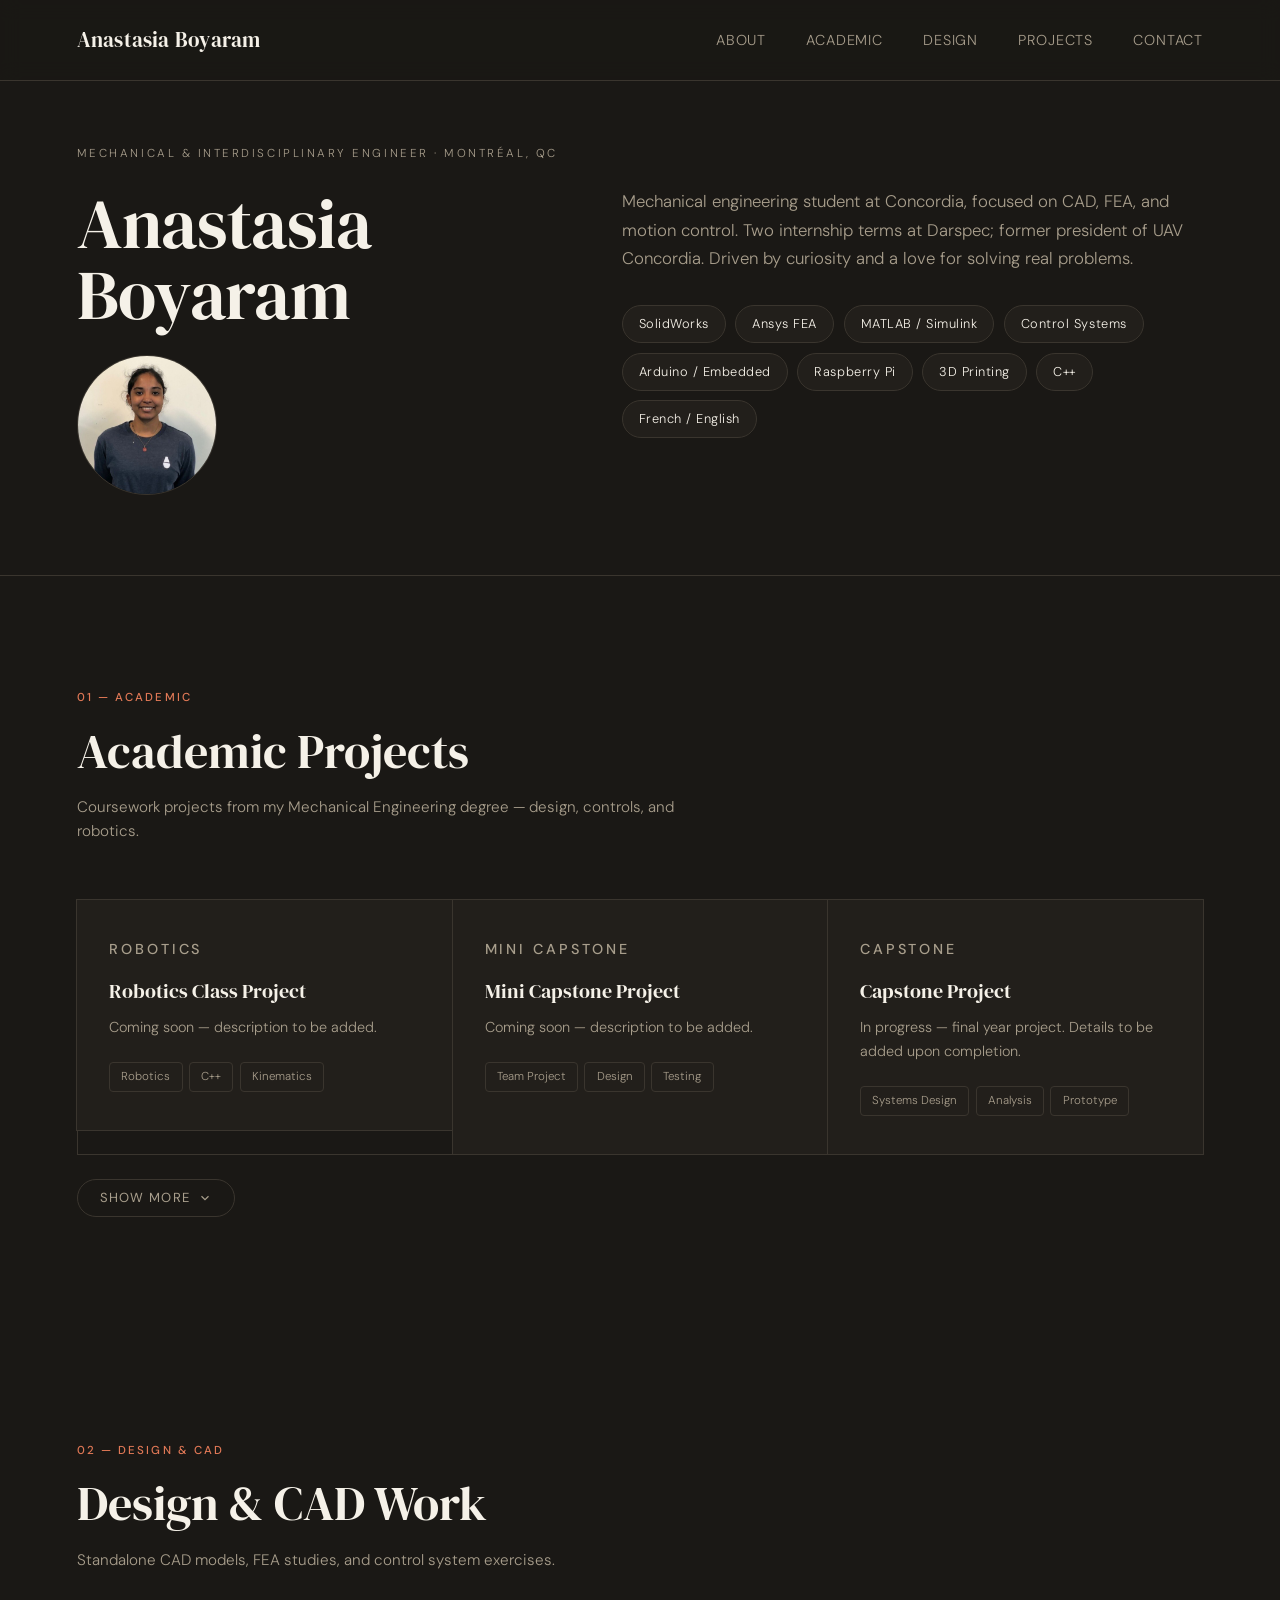
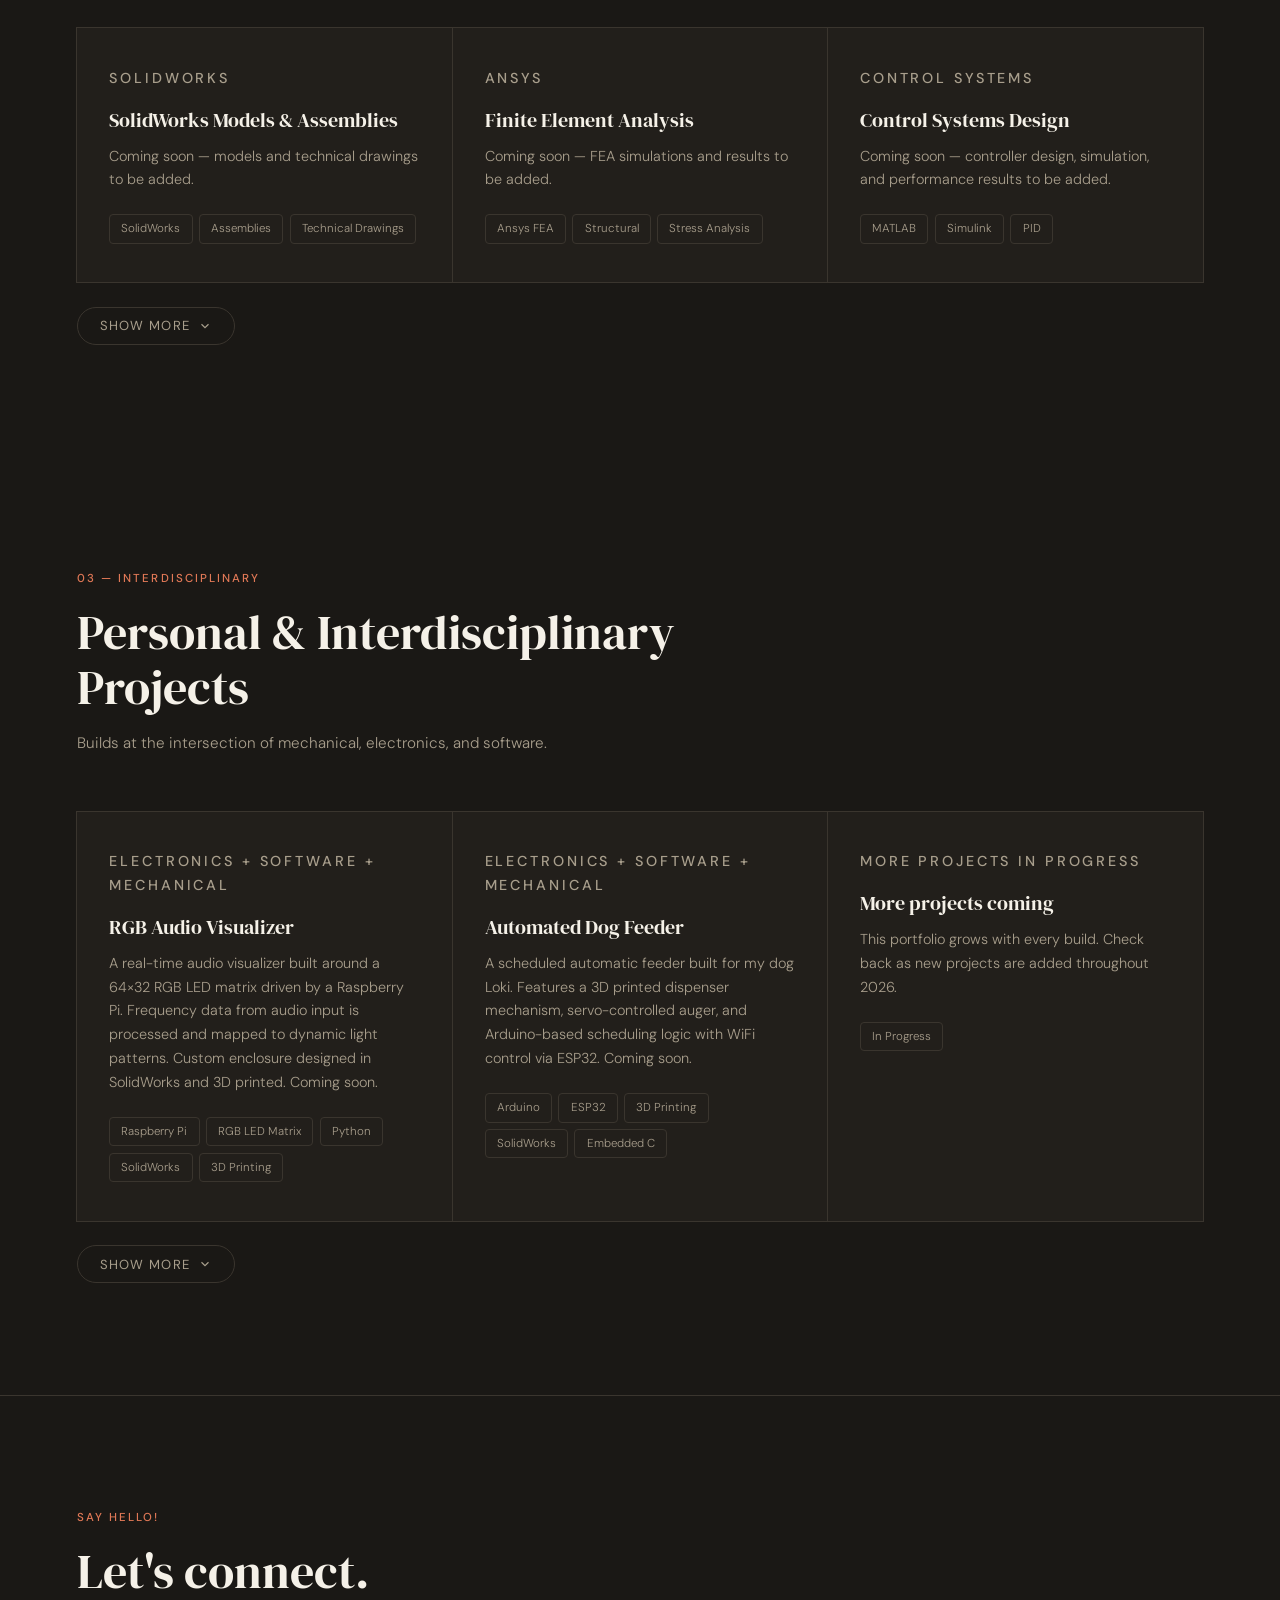
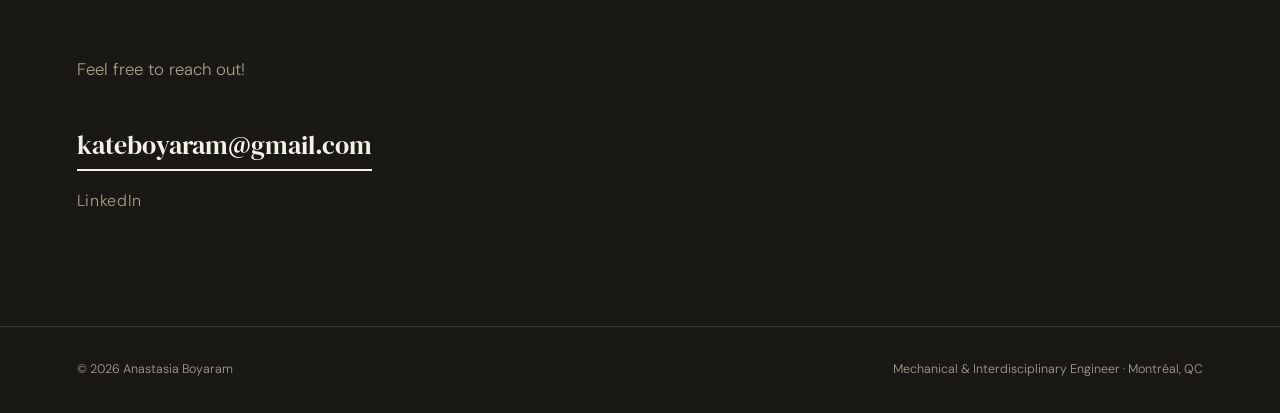
==== commit b572d090: "polish hero: tighten bio, cut skill tags to 9, add section intros" ====
--- a/index.html
+++ b/index.html
@@ -33,24 +33,19 @@
     </div>
     <div class="hero-right">
       <p class="hero-bio">
-        Mechanical engineering student at Concordia University with hands-on experience in CAD, FEA simulation, and interdisciplinary prototyping.
-        I build things that sit at the intersection of mechanical, electronics, and software — driven by curiosity and a love for solving real problems.
+      Mechanical engineering student at Concordia, focused on CAD, FEA, and motion control. Two internship terms at Darspec; former president of UAV Concordia. 
+      Driven by curiosity and a love for solving real problems.
       </p>
+      
       <div class="skills-row">
         <span class="skill-tag">SolidWorks</span>
-        <span class="skill-tag">AutoCAD</span>
-        <span class="skill-tag">Fusion 360</span>
         <span class="skill-tag">Ansys FEA</span>
         <span class="skill-tag">MATLAB / Simulink</span>
         <span class="skill-tag">Control Systems</span>
-        <span class="skill-tag">C++</span>
-        <span class="skill-tag">Robotics</span>
-        <span class="skill-tag">3D Printing</span>
         <span class="skill-tag">Arduino / Embedded</span>
         <span class="skill-tag">Raspberry Pi</span>
-        <span class="skill-tag">Rapid Prototyping</span>
-        <span class="skill-tag">Revit MEP</span>
-        <span class="skill-tag">LaTeX</span>
+        <span class="skill-tag">3D Printing</span>
+        <span class="skill-tag">C++</span>
         <span class="skill-tag">French / English</span>
       </div>
     </div>
@@ -61,6 +56,7 @@
 <section id="academic">
   <p class="section-label">01 — Academic</p>
   <h2 class="section-title">Academic Projects</h2>
+  <p class="section-intro">Coursework projects from my Mechanical Engineering degree — design, controls, and robotics.</p>
   <div class="cards-grid">
 
     <a href="projects/robotics.html">
@@ -116,6 +112,7 @@
 <section id="cad">
   <p class="section-label">02 — Design &amp; CAD</p>
   <h2 class="section-title">Design &amp; CAD Work</h2>
+  <p class="section-intro">Standalone CAD models, FEA studies, and control system exercises.</p>
   <div class="cards-grid">
 
     <div class="card">
@@ -169,6 +166,7 @@
 <section id="interdisciplinary">
   <p class="section-label">03 — Interdisciplinary</p>
   <h2 class="section-title">Personal &amp; Interdisciplinary Projects</h2>
+  <p class="section-intro">Builds at the intersection of mechanical, electronics, and software.</p>
   <div class="cards-grid">
 
     <div class="card">
--- a/styles.css
+++ b/styles.css
@@ -110,6 +110,15 @@
   margin-bottom: 3.5rem;
 }
 
+.section-intro {
+  font-size: 0.95rem;
+  color: var(--mid);
+  max-width: 600px;
+  margin-top: -2.5rem;
+  margin-bottom: 3.5rem;
+  line-height: 1.6;
+}
+
 
 /* ── HERO (index page) ── */
 #hero {
@@ -200,7 +209,6 @@
   transition: border-color 0.2s, background 0.2s;
 }
 .skill-tag:hover { border-color: var(--accent); background: var(--accent-soft); }
-
 
 /* ── PROJECT CARDS (index page) ── */
 .cards-grid {
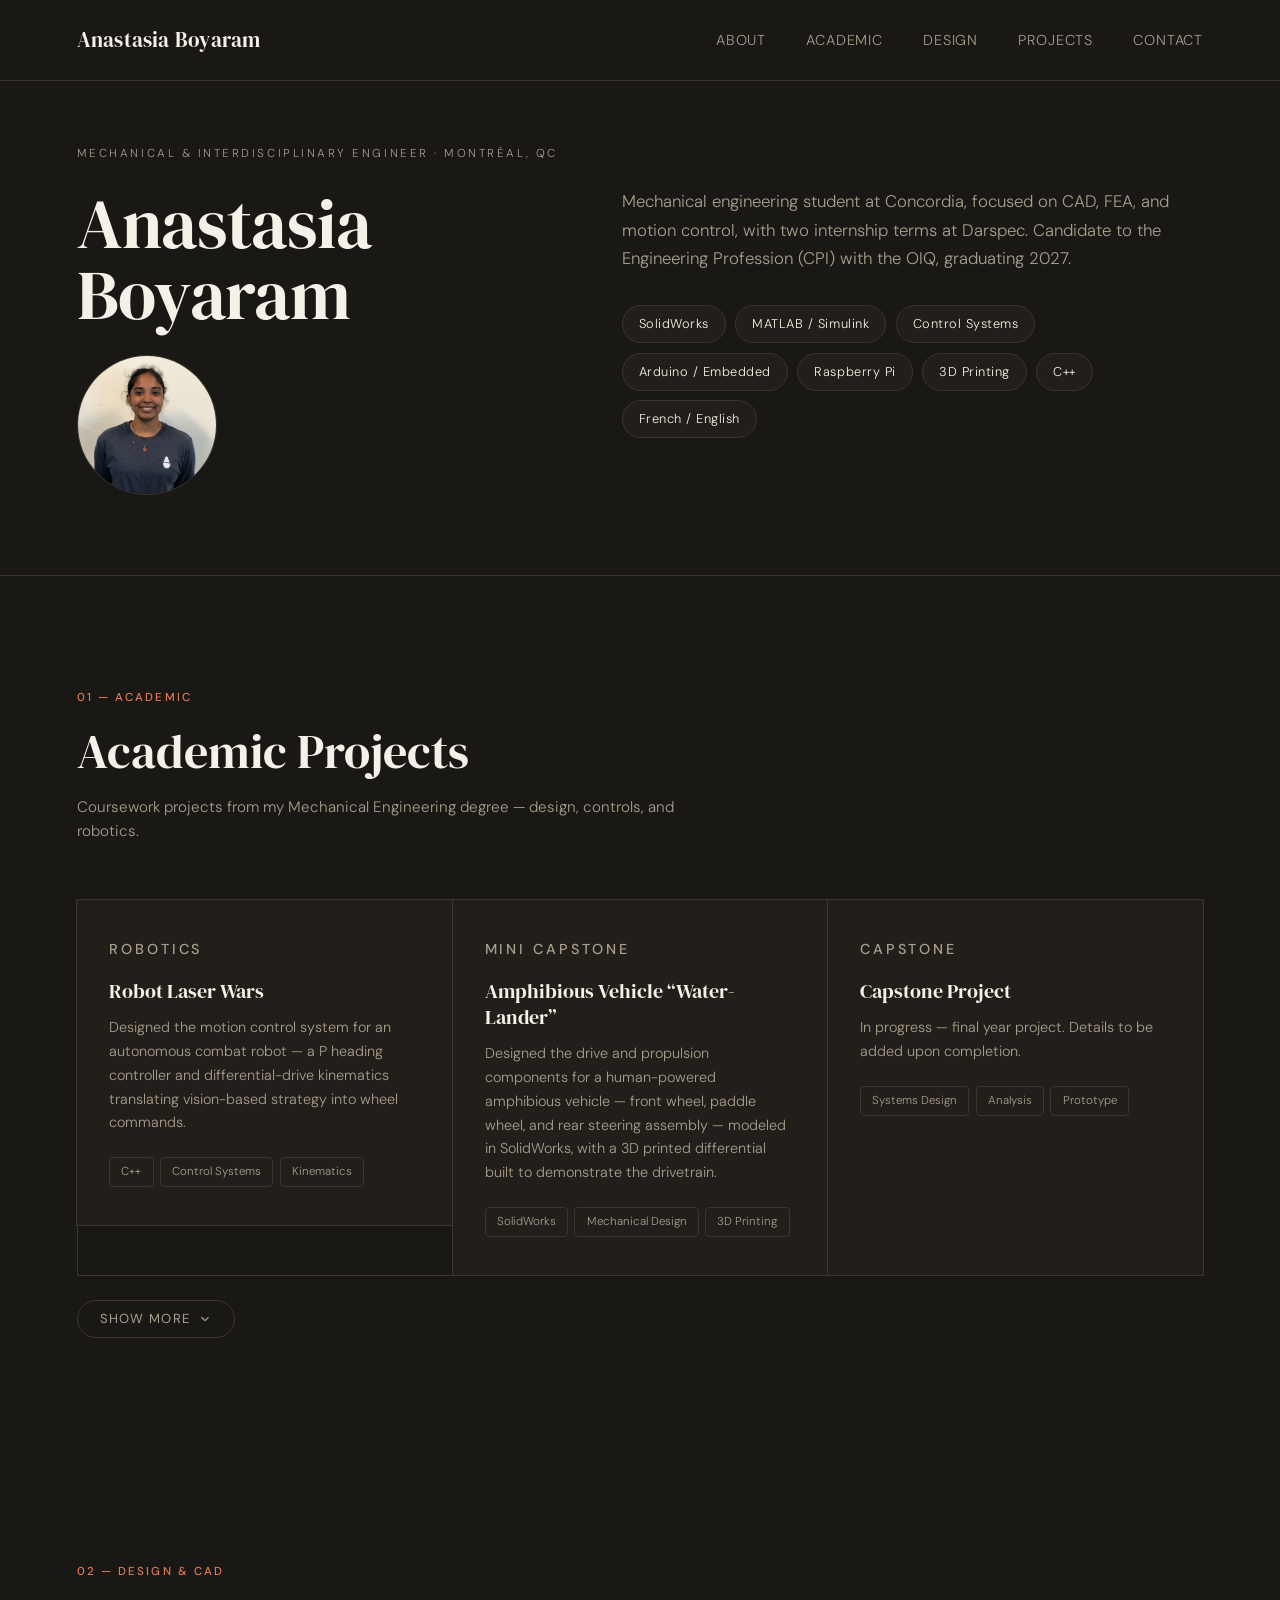
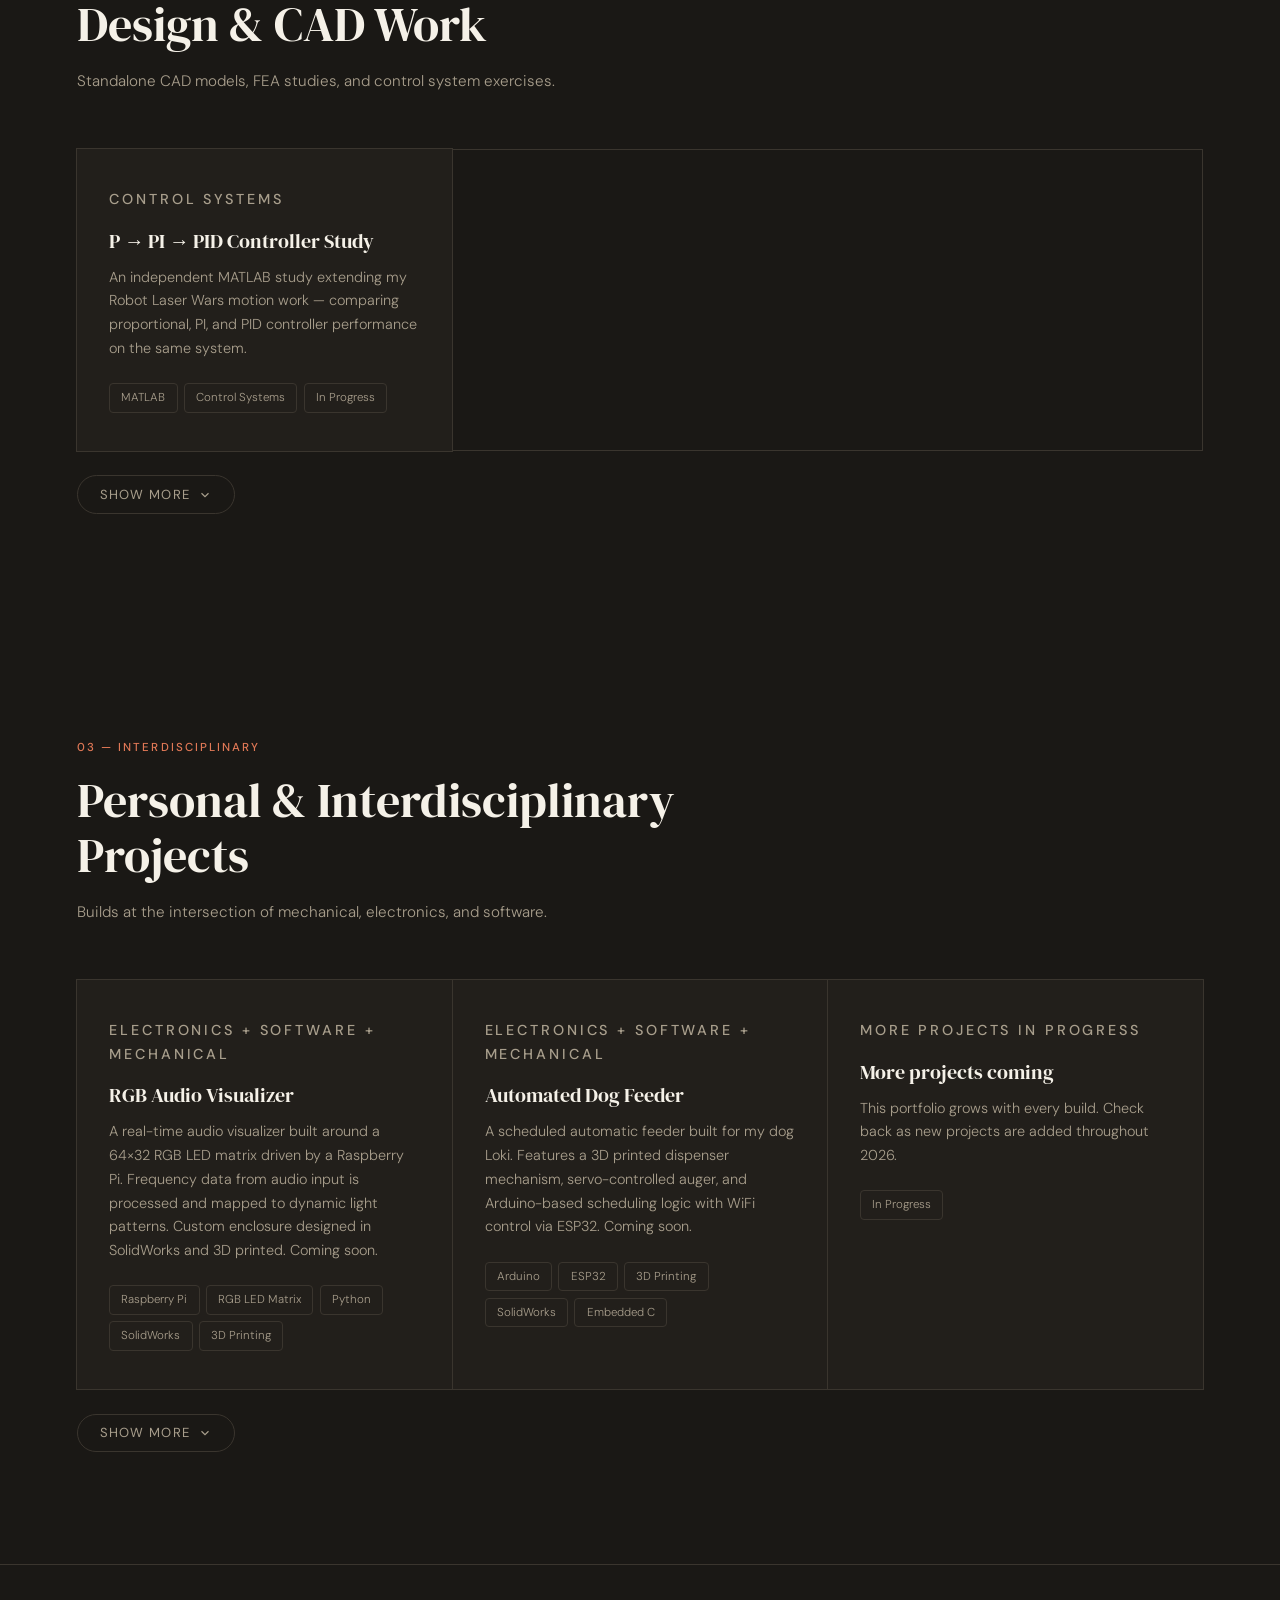
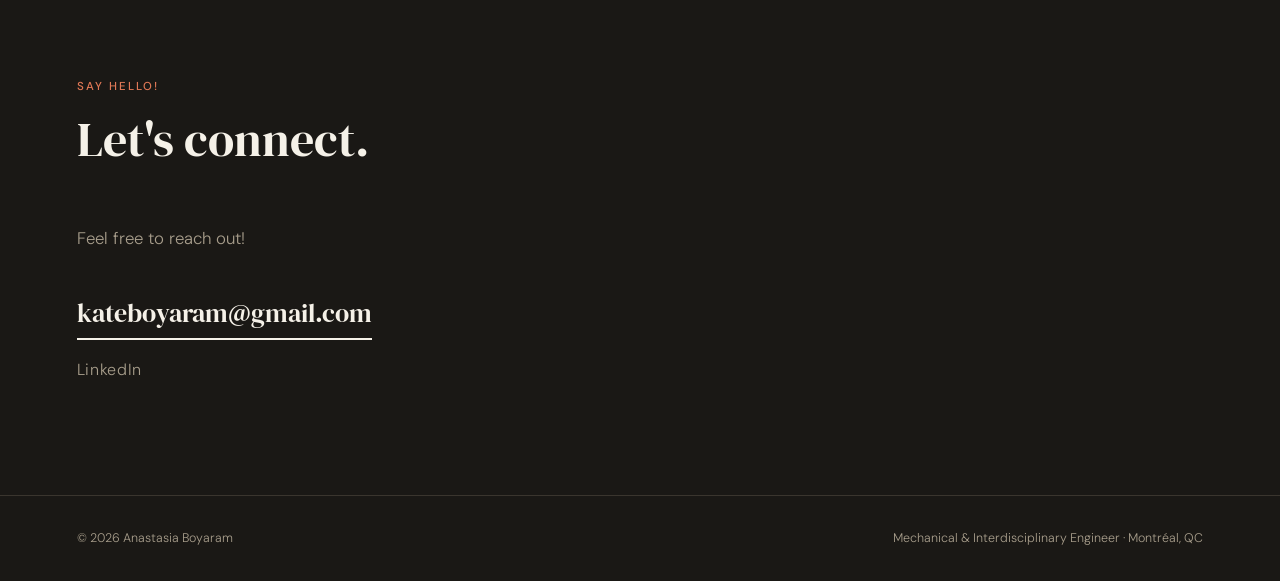
==== commit 37d10be4: "add mini capstone: Water-Lander page, card, and images" ====
--- a/index.html
+++ b/index.html
@@ -33,13 +33,11 @@
     </div>
     <div class="hero-right">
       <p class="hero-bio">
-      Mechanical engineering student at Concordia, focused on CAD, FEA, and motion control. Two internship terms at Darspec; former president of UAV Concordia. 
-      Driven by curiosity and a love for solving real problems.
+      Mechanical engineering student at Concordia, focused on CAD, FEA, and motion control, with two internship terms at Darspec. Candidate to the Engineering Profession (CPI) with the OIQ, graduating 2027.
       </p>
       
       <div class="skills-row">
         <span class="skill-tag">SolidWorks</span>
-        <span class="skill-tag">Ansys FEA</span>
         <span class="skill-tag">MATLAB / Simulink</span>
         <span class="skill-tag">Control Systems</span>
         <span class="skill-tag">Arduino / Embedded</span>
@@ -62,26 +60,28 @@
     <a href="projects/robotics.html">
       <div class="card">
         <p class="card-cat">Robotics</p>
-        <h3>Robotics Class Project</h3>
-        <p>Coming soon — description to be added.</p>
+        <h3>Robot Laser Wars</h3>
+        <p>Designed the motion control system for an autonomous combat robot — a P heading controller and differential-drive kinematics translating vision-based strategy into wheel commands.</p>
         <div class="card-tags">
-          <span class="card-tag">Robotics</span>
           <span class="card-tag">C++</span>
+          <span class="card-tag">Control Systems</span>
           <span class="card-tag">Kinematics</span>
         </div>
       </div>
     </a>
 
-    <div class="card">
-      <p class="card-cat">Mini Capstone</p>
-      <h3>Mini Capstone Project</h3>
-      <p>Coming soon — description to be added.</p>
-      <div class="card-tags">
-        <span class="card-tag">Team Project</span>
-        <span class="card-tag">Design</span>
-        <span class="card-tag">Testing</span>
-      </div>
-    </div>
+    <a href="projects/mini-capstone.html">
+      <div class="card">
+        <p class="card-cat">Mini Capstone</p>
+        <h3>Amphibious Vehicle &ldquo;Water-Lander&rdquo;</h3>
+        <p>Designed the drive and propulsion components for a human-powered amphibious vehicle — front wheel, paddle wheel, and rear steering assembly — modeled in SolidWorks, with a 3D printed differential built to demonstrate the drivetrain.</p>
+        <div class="card-tags">
+          <span class="card-tag">SolidWorks</span>
+          <span class="card-tag">Mechanical Design</span>
+          <span class="card-tag">3D Printing</span>
+        </div>
+      </div>
+    </a>
 
     <div class="card">
       <p class="card-cat">Capstone</p>
@@ -115,6 +115,7 @@
   <p class="section-intro">Standalone CAD models, FEA studies, and control system exercises.</p>
   <div class="cards-grid">
 
+    <!-- Hidden until real content is ready — uncomment when models/drawings exist:
     <div class="card">
       <p class="card-cat">SolidWorks</p>
       <h3>SolidWorks Models &amp; Assemblies</h3>
@@ -136,15 +137,16 @@
         <span class="card-tag">Stress Analysis</span>
       </div>
     </div>
+    -->
 
     <div class="card">
       <p class="card-cat">Control Systems</p>
-      <h3>Control Systems Design</h3>
-      <p>Coming soon — controller design, simulation, and performance results to be added.</p>
+      <h3>P → PI → PID Controller Study</h3>
+      <p>An independent MATLAB study extending my Robot Laser Wars motion work — comparing proportional, PI, and PID controller performance on the same system.</p>
       <div class="card-tags">
         <span class="card-tag">MATLAB</span>
-        <span class="card-tag">Simulink</span>
-        <span class="card-tag">PID</span>
+        <span class="card-tag">Control Systems</span>
+        <span class="card-tag">In Progress</span>
       </div>
     </div>
 
